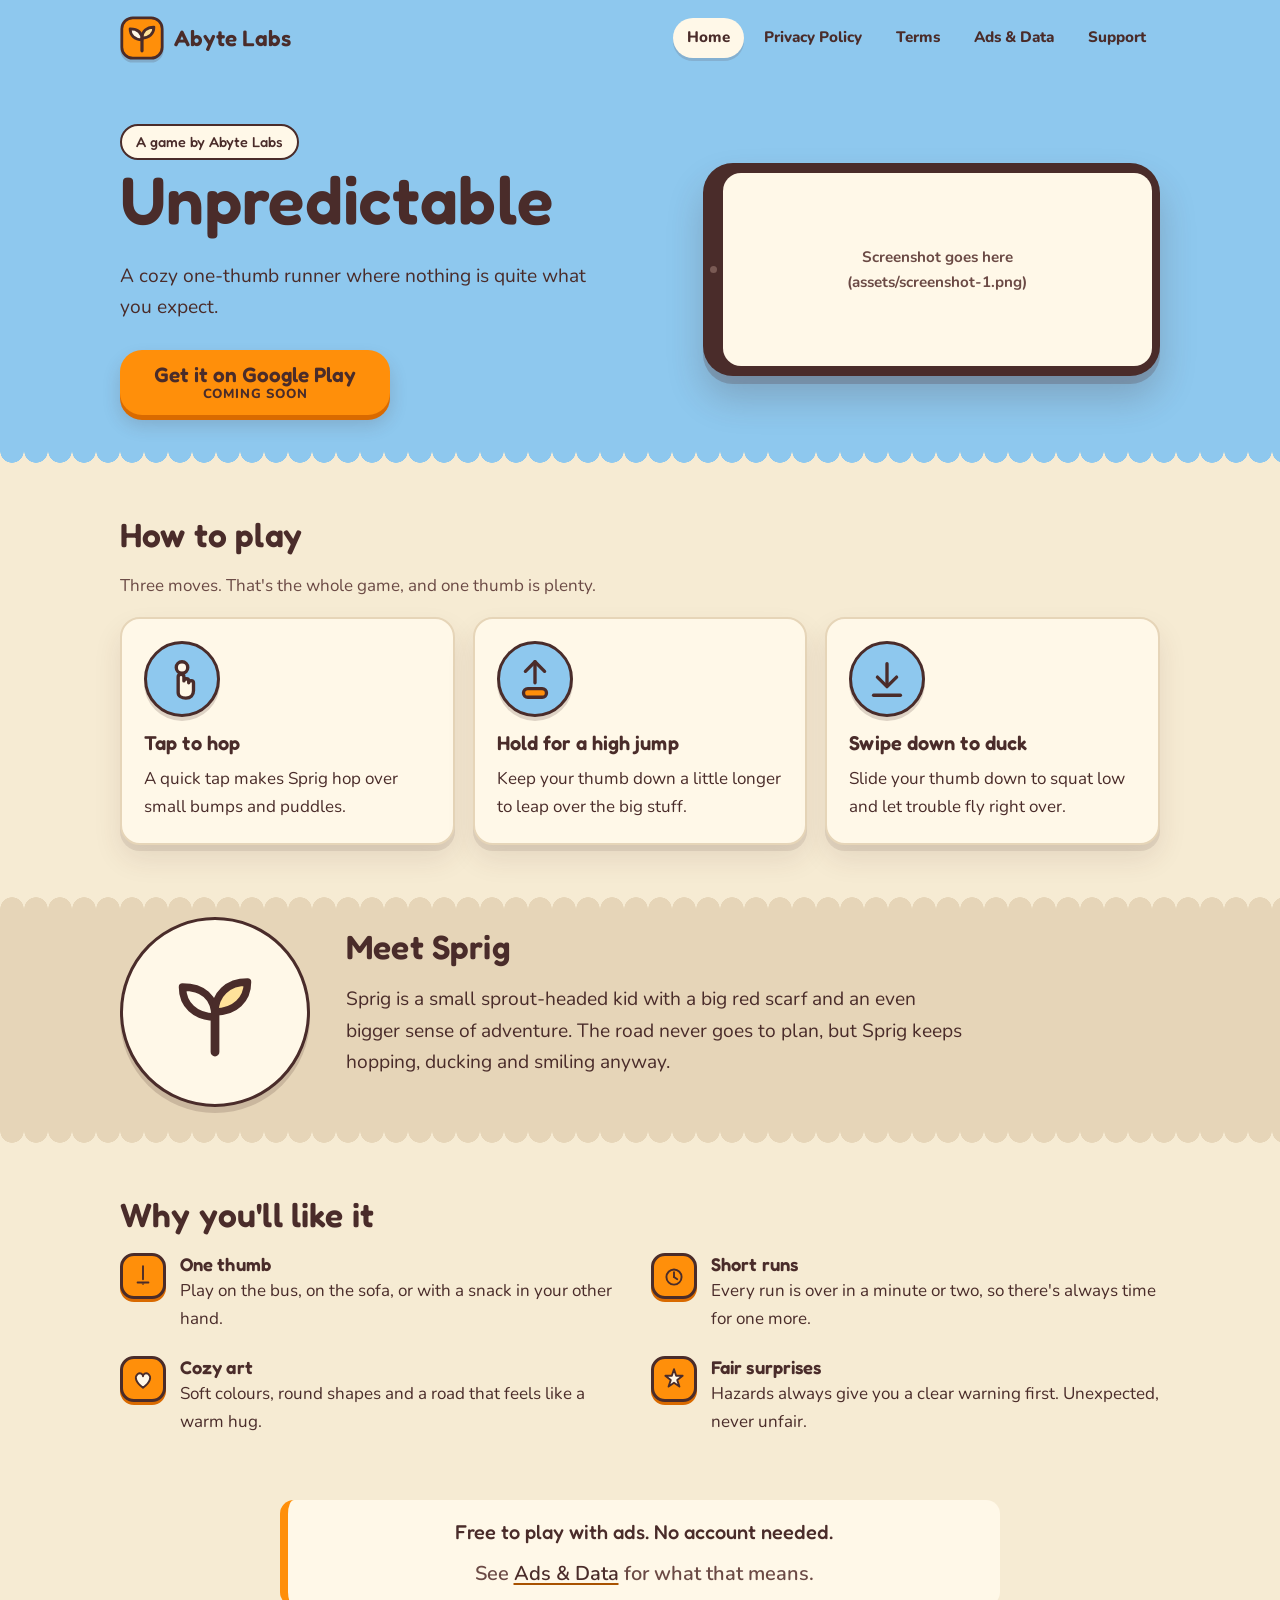
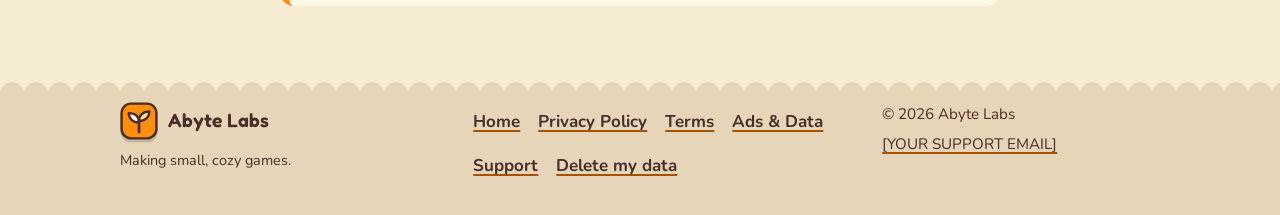
==== index.html @ 7103d013 "Initial commit" ====
<!DOCTYPE html>
<html lang="en">
<head>
  <meta charset="utf-8">
  <meta name="viewport" content="width=device-width, initial-scale=1">
  <title>Unpredictable – a cozy one-thumb runner for Android | Abyte Labs</title>
  <meta name="description" content="Unpredictable is a cozy one-thumb survival runner for Android from Abyte Labs. Help Sprig hop, jump and duck through a road full of fair surprises.">
  <meta name="theme-color" content="#8EC8EE">
  <link rel="preconnect" href="https://fonts.googleapis.com">
  <link rel="preconnect" href="https://fonts.gstatic.com" crossorigin>
  <link href="https://fonts.googleapis.com/css2?family=Fredoka:wght@400;500;600&family=Nunito:wght@400;600;700;800&display=swap" rel="stylesheet">
  <link rel="stylesheet" href="assets/style.css">
</head>
<body>
  <a class="skip-link" href="#main">Skip to main content</a>

  <header class="site-header">
    <div class="container">
      <a class="brand" href="index.html" aria-label="Abyte Labs home">
        <svg class="logo-mark" viewBox="0 0 48 48" aria-hidden="true" focusable="false">
          <rect x="2" y="2" width="44" height="44" rx="12" fill="#FF8F0A" stroke="#4A2C2A" stroke-width="3"/>
          <path d="M24 38 V25" stroke="#4A2C2A" stroke-width="3.5" stroke-linecap="round" fill="none"/>
          <path d="M24 26 C16 26 11 21 11 14 C19 14 24 18 24 26Z" fill="#FFF8E8" stroke="#4A2C2A" stroke-width="3" stroke-linejoin="round"/>
          <path d="M24 24 C24 17 29 12 37 12 C37 19 32 24 24 24Z" fill="#FFE29A" stroke="#4A2C2A" stroke-width="3" stroke-linejoin="round"/>
        </svg>
        <span>Abyte Labs</span>
      </a>
      <nav class="site-nav" aria-label="Main">
        <ul>
          <li><a href="index.html" aria-current="page">Home</a></li>
          <li><a href="privacy.html">Privacy Policy</a></li>
          <li><a href="terms.html">Terms</a></li>
          <li><a href="ads-and-data.html">Ads &amp; Data</a></li>
          <li><a href="support.html">Support</a></li>
        </ul>
      </nav>
    </div>
  </header>

  <main id="main">
    <section class="hero" aria-labelledby="hero-title">
      <div class="container">
        <div>
          <span class="badge">A game by Abyte Labs</span>
          <h1 id="hero-title">Unpredictable</h1>
          <p class="lead">A cozy one-thumb runner where nothing is quite what you expect.</p>
          <div class="btn-row hero-actions">
            <!-- When the game is live: set href to the Google Play URL and delete the "Coming soon" span. -->
            <a class="btn btn-large" href="#">
              <span>Get it on Google Play</span>
              <span class="btn-sub">Coming soon</span>
            </a>
          </div>
        </div>
        <div class="phone">
          <div class="phone-screen">
            <span class="phone-placeholder">Screenshot goes here<br>(assets/screenshot-1.png)</span>
            <img src="assets/screenshot-1.png" alt="Sprig running down a country road in Unpredictable" width="2400" height="1080" onerror="this.remove()">
          </div>
        </div>
      </div>
    </section>
    <div class="scallop-down" aria-hidden="true"></div>

    <section class="section" aria-labelledby="how-title">
      <div class="container">
        <h2 id="how-title" style="margin-top:0">How to play</h2>
        <p class="muted">Three moves. That's the whole game, and one thumb is plenty.</p>
        <div class="grid grid-3 steps">
          <div class="card"><div class="step-icon"><svg viewBox="0 0 48 48" fill="none" stroke="#4A2C2A" stroke-width="3.5" stroke-linecap="round" stroke-linejoin="round" aria-hidden="true" focusable="false"><circle cx="24" cy="12" r="6" fill="#FFF8E8"/><path d="M20 22 V38 C20 42 24 44 28 44 C33 44 36 41 36 36 V28 C36 25 31 25 31 28 V26 C31 23 26 23 26 26 V22 C26 18 20 18 20 22Z" fill="#FFF8E8"/></svg></div><h3>Tap to hop</h3><p>A quick tap makes Sprig hop over small bumps and puddles.</p></div>
          <div class="card"><div class="step-icon"><svg viewBox="0 0 48 48" fill="none" stroke="#4A2C2A" stroke-width="3.5" stroke-linecap="round" stroke-linejoin="round" aria-hidden="true" focusable="false"><path d="M24 6 V28" /><path d="M14 16 L24 6 L34 16"/><rect x="12" y="34" width="24" height="9" rx="4.5" fill="#FF8F0A"/></svg></div><h3>Hold for a high jump</h3><p>Keep your thumb down a little longer to leap over the big stuff.</p></div>
          <div class="card"><div class="step-icon"><svg viewBox="0 0 48 48" fill="none" stroke="#4A2C2A" stroke-width="3.5" stroke-linecap="round" stroke-linejoin="round" aria-hidden="true" focusable="false"><path d="M24 8 V30"/><path d="M14 22 L24 32 L34 22"/><path d="M10 41 H38"/></svg></div><h3>Swipe down to duck</h3><p>Slide your thumb down to squat low and let trouble fly right over.</p></div>
        </div>
      </div>
    </section>

    <div class="scallop-up" aria-hidden="true"></div>
    <section class="section section-sand" aria-labelledby="sprig-title" style="padding-block:8px 24px">
      <div class="container sprig-wrap">
        <div class="sprig-badge"><svg viewBox="0 0 48 48" aria-hidden="true" focusable="false"><path d="M24 40 V25" stroke="#4A2C2A" stroke-width="3.5" stroke-linecap="round" fill="none"/><path d="M24 26 C16 26 11 21 11 14 C19 14 24 18 24 26Z" fill="#FFF8E8" stroke="#4A2C2A" stroke-width="3" stroke-linejoin="round"/><path d="M24 24 C24 17 29 12 37 12 C37 19 32 24 24 24Z" fill="#FFE29A" stroke="#4A2C2A" stroke-width="3" stroke-linejoin="round"/></svg></div>
        <div>
          <h2 id="sprig-title" style="margin-top:0">Meet Sprig</h2>
          <p class="lead" style="max-width:52ch">Sprig is a small sprout-headed kid with a big red scarf and an even bigger sense of adventure. The road never goes to plan, but Sprig keeps hopping, ducking and smiling anyway.</p>
        </div>
      </div>
    </section>
    <div class="scallop-down on-sand" aria-hidden="true"></div>

    <section class="section" aria-labelledby="features-title">
      <div class="container">
        <h2 id="features-title" style="margin-top:0">Why you'll like it</h2>
        <div class="grid grid-4" style="gap:22px">
          <div class="feature"><span class="dot"><svg viewBox="0 0 48 48" fill="none" stroke="#4A2C2A" stroke-width="3.5" stroke-linecap="round" stroke-linejoin="round" aria-hidden="true" focusable="false"><path d="M24 6 V30"/><path d="M14 36 H34"/><circle cx="24" cy="38" r="0.5"/></svg></span><div><h3>One thumb</h3><p>Play on the bus, on the sofa, or with a snack in your other hand.</p></div></div>
          <div class="feature"><span class="dot"><svg viewBox="0 0 48 48" fill="none" stroke="#4A2C2A" stroke-width="3.5" stroke-linecap="round" stroke-linejoin="round" aria-hidden="true" focusable="false"><circle cx="24" cy="26" r="14"/><path d="M24 26 V17"/><path d="M24 26 L30 30"/></svg></span><div><h3>Short runs</h3><p>Every run is over in a minute or two, so there's always time for one more.</p></div></div>
          <div class="feature"><span class="dot"><svg viewBox="0 0 48 48" fill="none" stroke="#4A2C2A" stroke-width="3.5" stroke-linecap="round" stroke-linejoin="round" aria-hidden="true" focusable="false"><path d="M24 40 C10 30 8 20 14 15 C19 11 24 15 24 19 C24 15 29 11 34 15 C40 20 38 30 24 40Z" fill="#FFF8E8"/></svg></span><div><h3>Cozy art</h3><p>Soft colours, round shapes and a road that feels like a warm hug.</p></div></div>
          <div class="feature"><span class="dot"><svg viewBox="0 0 48 48" fill="none" stroke="#4A2C2A" stroke-width="3.5" stroke-linecap="round" stroke-linejoin="round" aria-hidden="true" focusable="false"><path d="M24 6 L28 18 L40 18 L30 26 L34 38 L24 31 L14 38 L18 26 L8 18 L20 18Z" fill="#FFF8E8"/></svg></span><div><h3>Fair surprises</h3><p>Hazards always give you a clear warning first. Unexpected, never unfair.</p></div></div>
        </div>
      </div>
    </section>

    <section class="section" style="padding-top:0">
      <div class="container container-narrow">
        <div class="notice note-band"><p>Free to play with ads. No account needed.</p><p class="small muted" style="font-family:var(--font-body);font-weight:600;margin-top:.4em">See <a href="ads-and-data.html">Ads &amp; Data</a> for what that means.</p></div>
      </div>
    </section>
  </main>

  <div class="scallop-up" aria-hidden="true"></div>
  <footer class="site-footer">
    <div class="container">
      <div>
        <div class="footer-brand">
          <svg class="logo-mark" viewBox="0 0 48 48" aria-hidden="true" focusable="false">
            <rect x="2" y="2" width="44" height="44" rx="12" fill="#FF8F0A" stroke="#4A2C2A" stroke-width="3"/>
            <path d="M24 38 V25" stroke="#4A2C2A" stroke-width="3.5" stroke-linecap="round" fill="none"/>
            <path d="M24 26 C16 26 11 21 11 14 C19 14 24 18 24 26Z" fill="#FFF8E8" stroke="#4A2C2A" stroke-width="3" stroke-linejoin="round"/>
            <path d="M24 24 C24 17 29 12 37 12 C37 19 32 24 24 24Z" fill="#FFE29A" stroke="#4A2C2A" stroke-width="3" stroke-linejoin="round"/>
          </svg>
          <span>Abyte Labs</span>
        </div>
        <p class="small" style="margin-top:.6em">Making small, cozy games.</p>
      </div>
      <nav class="footer-nav" aria-label="Footer">
        <ul>
          <li><a href="index.html">Home</a></li>
          <li><a href="privacy.html">Privacy Policy</a></li>
          <li><a href="terms.html">Terms</a></li>
          <li><a href="ads-and-data.html">Ads &amp; Data</a></li>
          <li><a href="support.html">Support</a></li>
          <li><a href="delete-data.html">Delete my data</a></li>
        </ul>
      </nav>
      <div class="footer-meta">
        <p>© 2026 Abyte Labs</p>
        <p><a href="mailto:[YOUR SUPPORT EMAIL]">[YOUR SUPPORT EMAIL]</a></p>
      </div>
    </div>
  </footer>
</body>
</html>
---- assets/style.css ----
/* Abyte Labs – shared stylesheet. Plain CSS, no build step.
   Fonts are loaded in each page's <head> from Google Fonts (Fredoka + Nunito). */

:root {
  --sky: #8EC8EE;
  --sky-deep: #5FA9DC;
  --cream: #F6EBD3;
  --cream-light: #FFF8E8;
  --sand: #E6D5B8;
  --sand-deep: #D2BC96;
  --brown: #4A2C2A;
  --brown-soft: #6B4A45;   /* 6.3:1 on cream, for secondary text */
  --orange: #FF8F0A;
  --orange-dark: #D96A00;
  --link-line: #A85200;     /* underline / marker colour: 4.6:1 on cream */
  --radius: 20px;
  --radius-sm: 14px;
  --shadow: 0 6px 0 rgba(74, 44, 42, .10), 0 14px 28px rgba(74, 44, 42, .10);
  --font-head: "Fredoka", "Trebuchet MS", system-ui, sans-serif;
  --font-body: "Nunito", system-ui, -apple-system, "Segoe UI", sans-serif;
  --gutter: 20px;
}

*, *::before, *::after { box-sizing: border-box; }
html { -webkit-text-size-adjust: 100%; scroll-behavior: smooth; }
@media (prefers-reduced-motion: reduce) { html { scroll-behavior: auto; } * { transition: none !important; animation: none !important; } }

body {
  margin: 0;
  background: var(--cream);
  color: var(--brown);
  font-family: var(--font-body);
  font-size: 1.0625rem;       /* 17px */
  line-height: 1.65;
  min-height: 100vh;
  display: flex;
  flex-direction: column;
}
main { flex: 1 0 auto; }
img, svg { max-width: 100%; height: auto; }

/* ---------- Type ---------- */
h1, h2, h3, h4 { font-family: var(--font-head); font-weight: 600; line-height: 1.2; margin: 0 0 .5em; letter-spacing: .005em; }
h1 { font-size: clamp(2.1rem, 8vw, 3.4rem); }
h2 { font-size: clamp(1.55rem, 5.5vw, 2.1rem); margin-top: 1.6em; }
h3 { font-size: 1.25rem; margin-top: 1.4em; }
p, ul, ol { margin: 0 0 1em; }
ul, ol { padding-left: 1.3em; }
li { margin-bottom: .35em; }
a { color: var(--brown); text-decoration-thickness: 2px; text-underline-offset: 3px; text-decoration-color: var(--link-line); }
a:hover { text-decoration-color: var(--brown); }
strong { font-weight: 800; }
.lead { font-size: 1.2rem; color: var(--brown); max-width: 40ch; }
.muted { color: var(--brown-soft); }
.small { font-size: .9rem; }

/* ---------- Focus (visible on sky, cream and sand) ---------- */
:focus-visible { outline: 3px solid var(--brown); outline-offset: 3px; border-radius: 6px; box-shadow: 0 0 0 6px var(--cream-light); }

/* ---------- Skip link ---------- */
.skip-link {
  position: absolute; left: 12px; top: -80px; z-index: 100;
  background: var(--brown); color: var(--cream-light);
  padding: 12px 18px; border-radius: 0 0 var(--radius-sm) var(--radius-sm);
  font-weight: 800; text-decoration: none;
}
.skip-link:focus { top: 0; }

/* ---------- Layout ---------- */
.container { width: 100%; max-width: 1080px; margin: 0 auto; padding-inline: var(--gutter); }
.container-narrow { max-width: 760px; }
.section { padding-block: 40px; }
.section-sky { background: var(--sky); }
.section-sand { background: var(--sand); }
.grid { display: grid; gap: 18px; }
@media (min-width: 640px) { .grid-2 { grid-template-columns: repeat(2, 1fr); } .grid-3 { grid-template-columns: repeat(3, 1fr); } }
.stack > * + * { margin-top: 1em; }

/* ---------- Header ---------- */
.site-header { background: var(--sky); position: relative; z-index: 10; }
.site-header .container { display: flex; flex-direction: column; gap: 10px; padding-block: 14px 6px; }
.brand { display: inline-flex; align-items: center; gap: 10px; text-decoration: none; color: var(--brown); font-family: var(--font-head); font-weight: 600; font-size: 1.4rem; align-self: flex-start; }
.brand:hover .logo-mark { transform: rotate(-6deg) scale(1.04); }
.logo-mark { width: 44px; height: 44px; flex: none; display: block; transition: transform .2s ease; filter: drop-shadow(0 3px 0 rgba(74,44,42,.18)); }
.site-nav ul { list-style: none; margin: 0; padding: 0; display: flex; flex-wrap: wrap; gap: 6px; }
.site-nav li { margin: 0; }
.site-nav a {
  display: inline-block; padding: 7px 14px; border-radius: 999px;
  font-weight: 800; font-size: .95rem; text-decoration: none; color: var(--brown);
  transition: background-color .15s ease;
}
.site-nav a:hover { background: rgba(255,248,232,.65); }
.site-nav a[aria-current="page"] { background: var(--cream-light); box-shadow: 0 3px 0 rgba(74,44,42,.15); }
@media (min-width: 860px) {
  .site-header .container { flex-direction: row; align-items: center; justify-content: space-between; padding-block: 16px 8px; }
}

/* ---------- Scalloped dividers ---------- */
.scallop-down, .scallop-up { display: block; height: 24px; width: 100%; }
/* sky scallops hanging down into cream (place right after a sky section) */
.scallop-down { background: radial-gradient(circle at 50% 0, var(--sky) 11.5px, transparent 12px) 0 0 / 24px 24px repeat-x; }
/* sand scallops rising into cream (place right before the footer or a sand section) */
.scallop-up { background: radial-gradient(circle at 50% 100%, var(--sand) 11.5px, transparent 12px) 0 0 / 24px 24px repeat-x; }
/* sand scallops hanging down (after a sand section) */
.scallop-down.on-sand { background: radial-gradient(circle at 50% 0, var(--sand) 11.5px, transparent 12px) 0 0 / 24px 24px repeat-x; }
/* big soft hills: a gentler divider */
.hills { display: block; height: 56px; background:
  radial-gradient(ellipse 60% 100% at 25% 100%, var(--sand) 99%, transparent 100%),
  radial-gradient(ellipse 70% 100% at 75% 100%, var(--sand) 99%, transparent 100%); }

/* ---------- Buttons (chunky, like the game's Play button) ---------- */
.btn {
  --face: var(--orange); --edge: var(--orange-dark);
  display: inline-flex; align-items: center; justify-content: center; gap: 8px;
  min-height: 52px; padding: 12px 28px;
  font-family: var(--font-head); font-weight: 600; font-size: 1.15rem; line-height: 1.1;
  color: var(--brown); text-decoration: none; text-align: center;
  background: var(--face); border: 0; border-radius: 18px; cursor: pointer;
  box-shadow: 0 5px 0 var(--edge), 0 10px 18px rgba(74,44,42,.18);
  transform: translateY(0); transition: transform .08s ease, box-shadow .08s ease;
}
.btn:hover { transform: translateY(-1px); box-shadow: 0 6px 0 var(--edge), 0 12px 20px rgba(74,44,42,.2); }
.btn:active { transform: translateY(4px); box-shadow: 0 1px 0 var(--edge), 0 3px 6px rgba(74,44,42,.2); }
.btn-secondary { --face: var(--cream-light); --edge: var(--sand-deep); border: 2px solid var(--brown); }
.btn-row { display: flex; flex-wrap: wrap; gap: 14px; }

/* ---------- Cards & callouts ---------- */
.card {
  background: var(--cream-light); border-radius: var(--radius); padding: 22px;
  box-shadow: var(--shadow); border: 2px solid var(--sand);
}
.card h3:first-child, .card h2:first-child { margin-top: 0; }
.card-sand { background: var(--sand); border-color: var(--sand-deep); }
.notice {
  background: var(--cream-light); border-left: 8px solid var(--orange);
  border-radius: var(--radius-sm); padding: 16px 18px; margin-block: 1.4em;
}
.notice > :last-child { margin-bottom: 0; }
.badge {
  display: inline-block; padding: 4px 14px; border-radius: 999px;
  background: var(--cream-light); border: 2px solid var(--brown);
  font-family: var(--font-head); font-weight: 500; font-size: .9rem;
}

/* ---------- Hero ---------- */
.hero { background: var(--sky); padding-block: 36px 24px; }
.hero .container { display: grid; gap: 24px; align-items: center; }
.hero h1 { margin-bottom: .3em; }
.hero-art {
  aspect-ratio: 4 / 3; border-radius: var(--radius); background: var(--cream-light);
  border: 3px dashed var(--sand-deep); display: grid; place-items: center;
  color: var(--brown-soft); font-weight: 700; text-align: center; padding: 16px;
}
@media (min-width: 860px) { .hero .container { grid-template-columns: 1.1fr .9fr; } .hero { padding-block: 56px 36px; } }

/* ---------- Page title band for legal/support pages ---------- */
.page-title { background: var(--sky); padding-block: 28px 8px; }
.page-title h1 { margin-bottom: .2em; }
.page-title p { margin-bottom: 0; }
.page-title .muted, .hero .muted, .section-sky .muted { color: var(--brown); } /* brown-soft is only 4.3:1 on sky */

/* ---------- Long-form (legal) text ---------- */
.prose { max-width: 68ch; }
.prose h2 { padding-top: .2em; scroll-margin-top: 16px; }
.prose h2 + p, .prose h3 + p { margin-top: 0; }
.toc { background: var(--cream-light); border: 2px solid var(--sand); border-radius: var(--radius); padding: 18px 22px; margin-block: 1.4em; }
.toc ol { margin: 0; }
.updated { display: inline-block; font-weight: 700; color: var(--brown); }

/* tables scroll inside their own box on small screens */
.table-wrap { overflow-x: auto; border-radius: var(--radius-sm); border: 2px solid var(--sand); margin-block: 1.2em; background: var(--cream-light); }
table { border-collapse: collapse; width: 100%; min-width: 480px; font-size: .97rem; }
th, td { text-align: left; padding: 12px 14px; vertical-align: top; border-bottom: 2px solid var(--sand); }
th { font-family: var(--font-head); font-weight: 600; background: var(--sand); }
tr:last-child td { border-bottom: 0; }

/* ---------- FAQ (native <details>, no JS) ---------- */
details { background: var(--cream-light); border: 2px solid var(--sand); border-radius: var(--radius-sm); padding: 0 18px; margin-bottom: 12px; }
summary { cursor: pointer; font-family: var(--font-head); font-weight: 500; font-size: 1.1rem; padding: 14px 0; list-style: none; display: flex; justify-content: space-between; gap: 12px; align-items: center; }
summary::-webkit-details-marker { display: none; }
summary::after { content: "+"; font-size: 1.6rem; line-height: 1; color: var(--link-line); }
details[open] summary::after { content: "–"; }
details[open] { padding-bottom: 6px; }

/* ---------- Footer ---------- */
.site-footer { background: var(--sand); margin-top: auto; }
.site-footer .container { padding-block: 8px 28px; display: grid; gap: 20px; }
.footer-brand { display: flex; align-items: center; gap: 10px; font-family: var(--font-head); font-weight: 600; font-size: 1.2rem; }
.footer-brand .logo-mark { width: 38px; height: 38px; }
.footer-nav ul { list-style: none; margin: 0; padding: 0; display: flex; flex-wrap: wrap; gap: 4px 18px; }
.footer-nav li { margin: 0; }
.footer-nav a { display: inline-block; padding: 6px 0; font-weight: 700; }
.footer-meta { font-size: .95rem; }
.footer-meta p { margin: 0 0 .3em; }
@media (min-width: 860px) { .site-footer .container { grid-template-columns: 1.2fr 1.4fr 1fr; align-items: start; } }

/* ---------- Print (legal pages) ---------- */
@media print {
  .site-header, .site-footer, .scallop-down, .scallop-up, .skip-link { display: none; }
  body { background: #fff; font-size: 11pt; }
}

/* ---------- Home page additions ---------- */
.btn-large { min-height: 64px; padding: 14px 34px; font-size: 1.3rem; flex-direction: column; gap: 0; border-radius: 22px; }
.btn-sub { font-family: var(--font-body); font-weight: 800; font-size: .82rem; letter-spacing: .06em; text-transform: uppercase; }
.hero-actions { margin-top: 26px; }
.hero h1 { font-size: clamp(2.4rem, 11vw, 4.2rem); }

/* Landscape phone frame (20:9, matches the game's 2400x1080 canvas) */
.phone {
  position: relative; background: var(--brown); border-radius: 30px; padding: 10px 8px 10px 20px;
  box-shadow: 0 8px 0 rgba(74,44,42,.22), 0 22px 36px rgba(74,44,42,.22);
  max-width: 560px; width: 100%; justify-self: center;
}
.phone::before { /* camera dot on the left edge */
  content: ""; position: absolute; left: 7px; top: 50%; width: 7px; height: 7px; margin-top: -3.5px;
  border-radius: 50%; background: #7a5a54;
}
.phone-screen { position: relative; aspect-ratio: 20 / 9; border-radius: 18px; overflow: hidden; background: var(--cream-light); display: grid; place-items: center; }
.phone-screen img { position: absolute; inset: 0; width: 100%; height: 100%; object-fit: cover; display: block; }
.phone-placeholder { padding: 12px; text-align: center; color: var(--brown-soft); font-weight: 700; font-size: .95rem; }

/* How to play */
.step-icon { width: 76px; height: 76px; border-radius: 50%; background: var(--sky); border: 3px solid var(--brown); display: grid; place-items: center; margin-bottom: 14px; box-shadow: 0 4px 0 rgba(74,44,42,.18); }
.step-icon svg { width: 46px; height: 46px; }
.step-num { font-family: var(--font-head); font-weight: 500; color: var(--brown-soft); font-size: .95rem; }
.steps .card h3 { margin-top: 0; }
.steps .card p { margin-bottom: 0; }

/* Meet Sprig */
.sprig-wrap { display: grid; gap: 24px; align-items: center; }
.sprig-badge { width: 150px; height: 150px; border-radius: 50%; background: var(--cream-light); border: 3px solid var(--brown); display: grid; place-items: center; box-shadow: 0 6px 0 rgba(74,44,42,.18); justify-self: start; }
.sprig-badge svg { width: 96px; height: 96px; }
@media (min-width: 640px) { .sprig-wrap { grid-template-columns: auto 1fr; gap: 36px; } .sprig-badge { width: 190px; height: 190px; } .sprig-badge svg { width: 120px; height: 120px; } }

/* Features */
.feature { display: flex; gap: 14px; align-items: flex-start; }
.feature .dot { flex: none; width: 46px; height: 46px; border-radius: 14px; background: var(--orange); border: 3px solid var(--brown); box-shadow: 0 3px 0 var(--orange-dark); display: grid; place-items: center; }
.feature .dot svg { width: 26px; height: 26px; }
.feature h3 { margin: 0 0 .15em; font-size: 1.15rem; }
.feature p { margin: 0; }
@media (min-width: 640px) { .grid-4 { grid-template-columns: repeat(2, 1fr); } }
.note-band { text-align: center; }
.note-band p { margin: 0; font-family: var(--font-head); font-weight: 500; font-size: 1.25rem; }

/* ---------- Data table: real table on wide screens, stacked cards on phones ---------- */
.data-table th[scope="row"] { font-family: var(--font-body); font-weight: 800; background: transparent; }
.data-table .yes { font-weight: 800; }
@media (max-width: 719px) {
  .table-wrap.stack-table { border: 0; background: transparent; overflow: visible; }
  .data-table { min-width: 0; display: block; }
  .data-table thead { position: absolute; width: 1px; height: 1px; overflow: hidden; clip: rect(0 0 0 0); }
  .data-table tbody { display: grid; gap: 14px; }
  .data-table tr { display: block; background: var(--cream-light); border: 2px solid var(--sand); border-radius: var(--radius); padding: 6px 16px 10px; box-shadow: var(--shadow); }
  .data-table tr:last-child td { border-bottom: 0; }
  .data-table th[scope="row"], .data-table td { display: block; padding: 8px 0; border-bottom: 2px solid var(--sand); }
  .data-table th[scope="row"] { font-family: var(--font-head); font-weight: 600; font-size: 1.15rem; border-bottom: 2px solid var(--sand); }
  .data-table td::before { content: attr(data-label); display: block; font-size: .78rem; font-weight: 800; letter-spacing: .06em; text-transform: uppercase; color: var(--brown-soft); }
}
@media (min-width: 720px) { .container-wide { max-width: 980px; } }

/* ---------- Numbered step cards (delete-data) ---------- */
.step-list { list-style: none; counter-reset: step; padding: 0; margin: 0; display: grid; gap: 18px; }
.step-list > li { counter-increment: step; margin: 0; position: relative; padding-left: 78px; min-height: 96px; }
.step-list > li::before {
  content: counter(step); position: absolute; left: 20px; top: 20px; width: 42px; height: 42px; border-radius: 50%;
  background: var(--orange); border: 3px solid var(--brown); box-shadow: 0 3px 0 var(--orange-dark);
  font-family: var(--font-head); font-weight: 600; font-size: 1.2rem; display: grid; place-items: center;
}
.step-list h2 { font-size: 1.25rem; margin: 0 0 .3em; }
.step-list p:last-child { margin-bottom: 0; }
.path { display: inline; -webkit-box-decoration-break: clone; box-decoration-break: clone; background: var(--sand); border-radius: 8px; padding: 1px 8px; font-weight: 800; font-size: .95rem; }
@media (max-width: 420px) { .step-list > li { padding-left: 20px; padding-top: 74px; } .step-list > li::before { left: 20px; top: 18px; } }

/* ---------- 404 ---------- */
.lost { text-align: center; padding-block: 36px 56px; }
.lost svg { width: min(260px, 70%); height: auto; margin: 0 auto 8px; display: block; }
.lost .lead { margin-inline: auto; }
.lost .btn-row { justify-content: center; margin-top: 22px; }
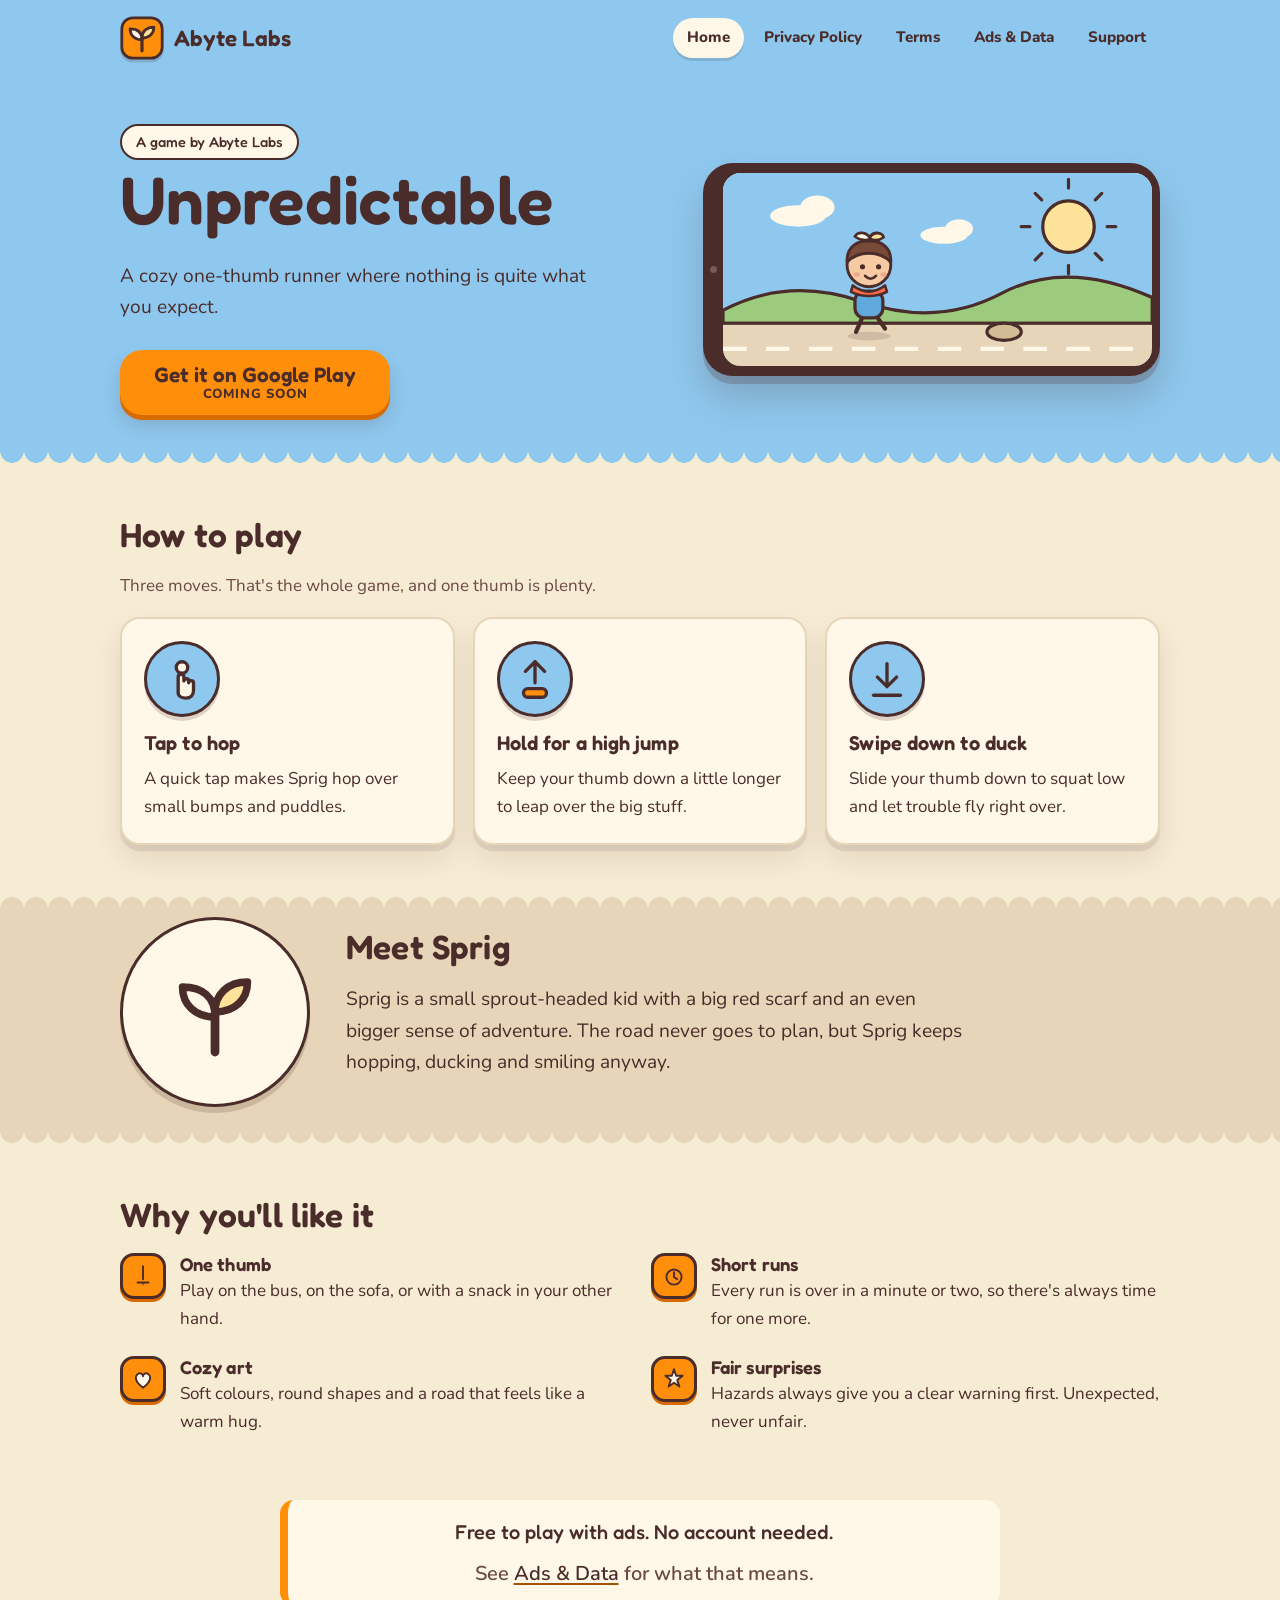
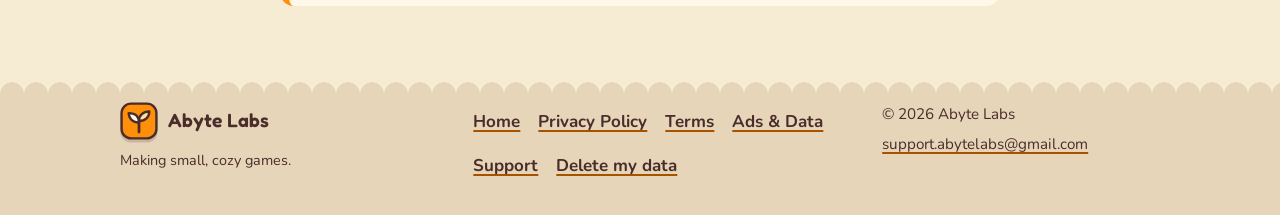
==== commit ff77a3ac: "chore: update static placeholder text" ====
--- a/index.html
+++ b/index.html
@@ -5,6 +5,7 @@
   <meta name="viewport" content="width=device-width, initial-scale=1">
   <title>Unpredictable – a cozy one-thumb runner for Android | Abyte Labs</title>
   <meta name="description" content="Unpredictable is a cozy one-thumb survival runner for Android from Abyte Labs. Help Sprig hop, jump and duck through a road full of fair surprises.">
+  <meta name="robots" content="index,follow">
   <meta name="theme-color" content="#8EC8EE">
   <link rel="preconnect" href="https://fonts.googleapis.com">
   <link rel="preconnect" href="https://fonts.gstatic.com" crossorigin>
@@ -54,8 +55,30 @@
         </div>
         <div class="phone">
           <div class="phone-screen">
-            <span class="phone-placeholder">Screenshot goes here<br>(assets/screenshot-1.png)</span>
-            <img src="assets/screenshot-1.png" alt="Sprig running down a country road in Unpredictable" width="2400" height="1080" onerror="this.remove()">
+            <svg viewBox="0 0 400 180" preserveAspectRatio="xMidYMid slice" role="img" aria-label="Sprig running down a sunny country road in Unpredictable">
+              <rect width="400" height="180" fill="#8EC8EE"/>
+              <g stroke="#4A2C2A" stroke-width="3" stroke-linecap="round"><path d="M322 14 V6"/><path d="M322 86 V94"/><path d="M286 50 H278"/><path d="M358 50 H366"/><path d="M297 25 L291 19"/><path d="M347 25 L353 19"/><path d="M297 75 L291 81"/><path d="M347 75 L353 81"/></g>
+              <circle cx="322" cy="50" r="24" fill="#FFE29A" stroke="#4A2C2A" stroke-width="3"/>
+              <g fill="#FFF8E8"><ellipse cx="70" cy="40" rx="26" ry="10"/><ellipse cx="88" cy="32" rx="16" ry="11"/><ellipse cx="206" cy="58" rx="22" ry="8"/><ellipse cx="220" cy="52" rx="13" ry="9"/></g>
+              <path d="M0 128 Q60 96 130 120 T260 112 T400 116 V180 H0Z" fill="#9CCB7E" stroke="#4A2C2A" stroke-width="3" stroke-linejoin="round"/>
+              <rect x="-4" y="140" width="408" height="44" fill="#E6D5B8" stroke="#4A2C2A" stroke-width="3"/>
+              <path d="M0 164 H400" stroke="#FFF8E8" stroke-width="4" stroke-dasharray="22 18"/>
+              <ellipse cx="262" cy="148" rx="16" ry="8" fill="#D2BC96" stroke="#4A2C2A" stroke-width="3"/>
+              <ellipse cx="136" cy="152" rx="20" ry="4" fill="#4A2C2A" opacity=".15"/>
+              <g stroke="#4A2C2A" stroke-width="4" stroke-linecap="round" fill="none"><path d="M131 132 L124 148"/><path d="M142 132 L151 145"/></g>
+              <rect x="123" y="110" width="26" height="25" rx="9" fill="#5FA9DC" stroke="#4A2C2A" stroke-width="3"/>
+              <g transform="translate(100 52) scale(.3)">
+                <path d="M120 40 C120 20 134 10 150 14" stroke="#4A2C2A" stroke-width="9" stroke-linecap="round" fill="none"/>
+                <path d="M124 30 C112 8 86 8 76 24 C92 36 114 38 124 30Z" fill="#FFF8E8" stroke="#4A2C2A" stroke-width="8" stroke-linejoin="round"/>
+                <path d="M122 28 C134 8 160 10 166 26 C150 38 132 38 122 28Z" fill="#FFE29A" stroke="#4A2C2A" stroke-width="8" stroke-linejoin="round"/>
+                <path d="M70 176 Q120 214 170 176 L176 196 Q120 222 64 196Z" fill="#FF6B4A" stroke="#4A2C2A" stroke-width="8" stroke-linejoin="round"/>
+                <circle cx="120" cy="112" r="68" fill="#F6CBA3" stroke="#4A2C2A" stroke-width="9"/>
+                <path d="M52 104 C50 56 84 36 120 38 C156 36 190 56 188 104 C170 84 150 76 120 76 C90 76 70 84 52 104Z" fill="#7A4A38" stroke="#4A2C2A" stroke-width="9" stroke-linejoin="round"/>
+                <circle cx="100" cy="118" r="8" fill="#4A2C2A"/><circle cx="150" cy="118" r="8" fill="#4A2C2A"/>
+                <ellipse cx="82" cy="142" rx="10" ry="7" fill="#E8A090" opacity=".8"/><ellipse cx="166" cy="142" rx="10" ry="7" fill="#E8A090" opacity=".8"/>
+                <path d="M108 146 Q125 164 142 146" stroke="#4A2C2A" stroke-width="8" fill="none" stroke-linecap="round"/>
+              </g>
+            </svg>
           </div>
         </div>
       </div>
@@ -132,7 +155,7 @@
       </nav>
       <div class="footer-meta">
         <p>© 2026 Abyte Labs</p>
-        <p><a href="mailto:[YOUR SUPPORT EMAIL]">[YOUR SUPPORT EMAIL]</a></p>
+        <p><a href="mailto:support.abytelabs@gmail.com">support.abytelabs@gmail.com</a></p>
       </div>
     </div>
   </footer>
--- a/assets/style.css
+++ b/assets/style.css
@@ -35,6 +35,7 @@
   min-height: 100vh;
   display: flex;
   flex-direction: column;
+  overflow-wrap: break-word;
 }
 main { flex: 1 0 auto; }
 img, svg { max-width: 100%; height: auto; }
@@ -217,8 +218,7 @@
   border-radius: 50%; background: #7a5a54;
 }
 .phone-screen { position: relative; aspect-ratio: 20 / 9; border-radius: 18px; overflow: hidden; background: var(--cream-light); display: grid; place-items: center; }
-.phone-screen img { position: absolute; inset: 0; width: 100%; height: 100%; object-fit: cover; display: block; }
-.phone-placeholder { padding: 12px; text-align: center; color: var(--brown-soft); font-weight: 700; font-size: .95rem; }
+.phone-screen img, .phone-screen svg { position: absolute; inset: 0; width: 100%; height: 100%; object-fit: cover; display: block; }
 
 /* How to play */
 .step-icon { width: 76px; height: 76px; border-radius: 50%; background: var(--sky); border: 3px solid var(--brown); display: grid; place-items: center; margin-bottom: 14px; box-shadow: 0 4px 0 rgba(74,44,42,.18); }
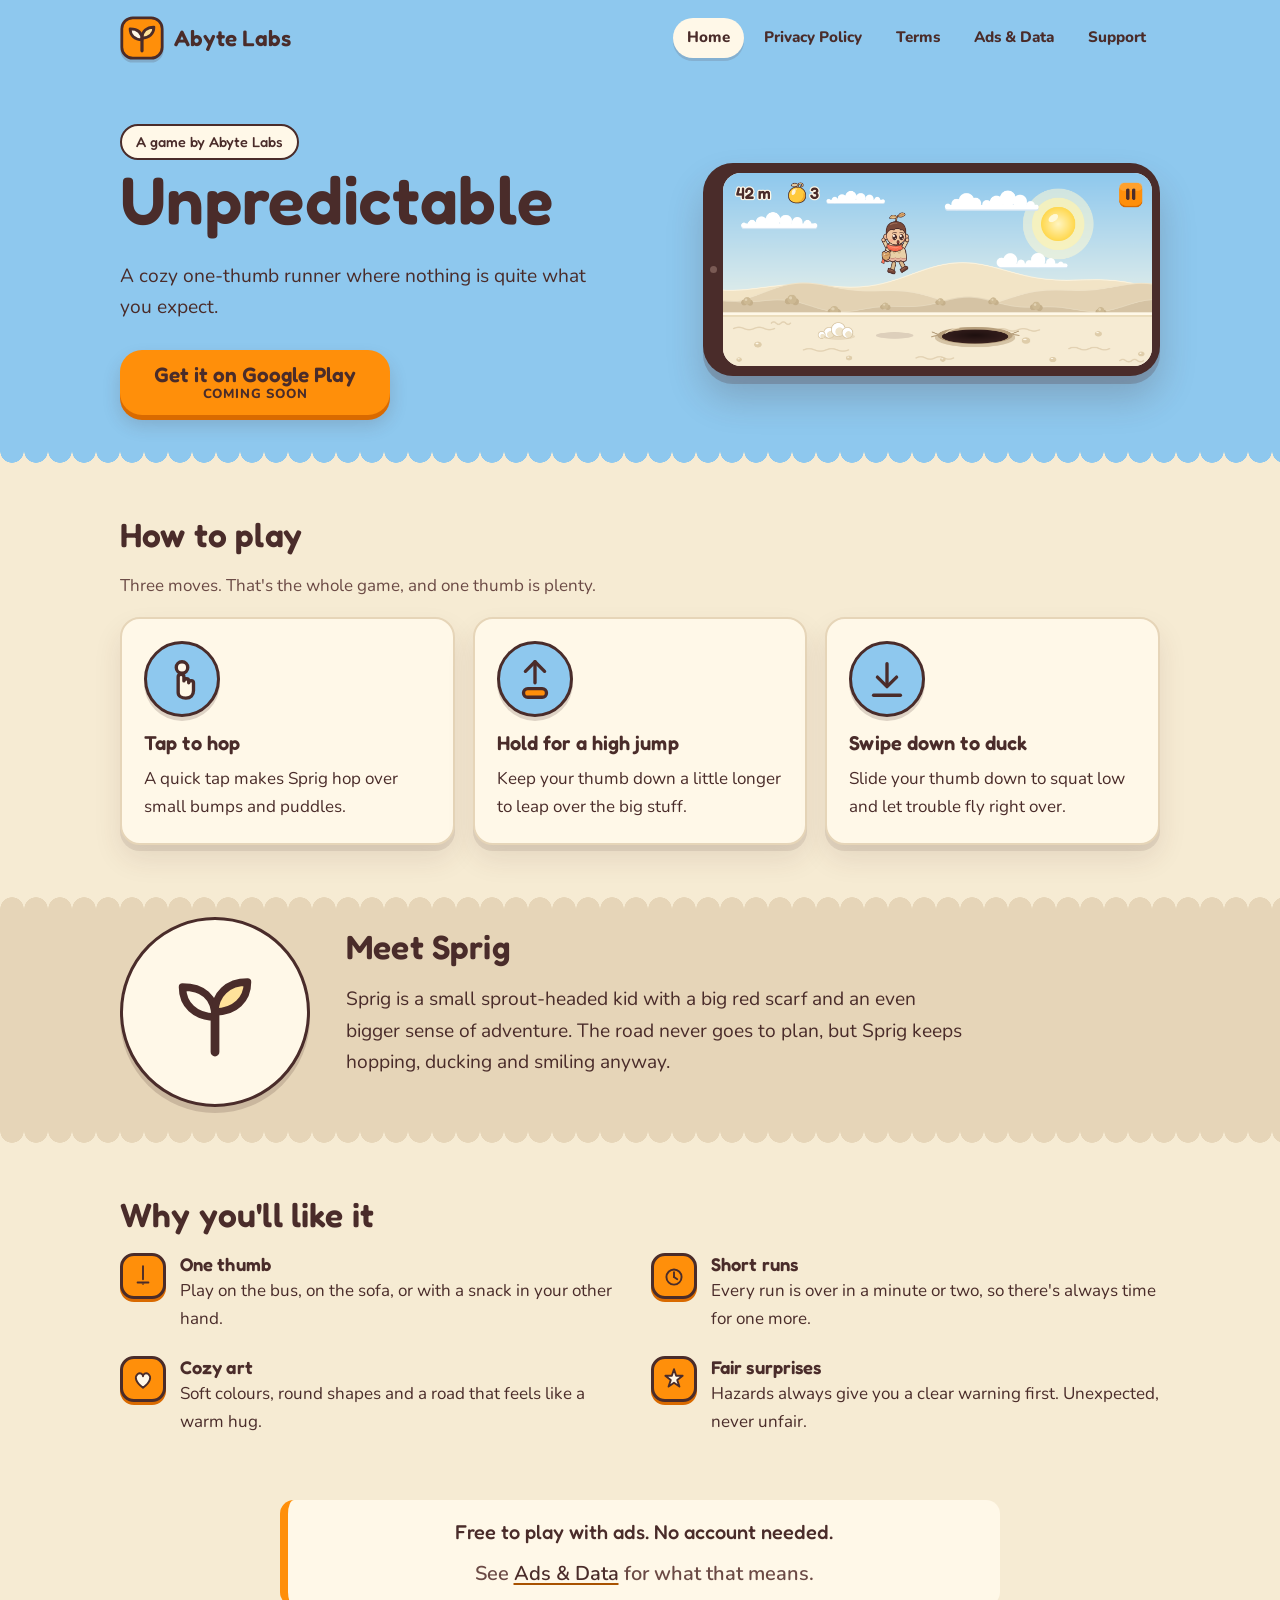
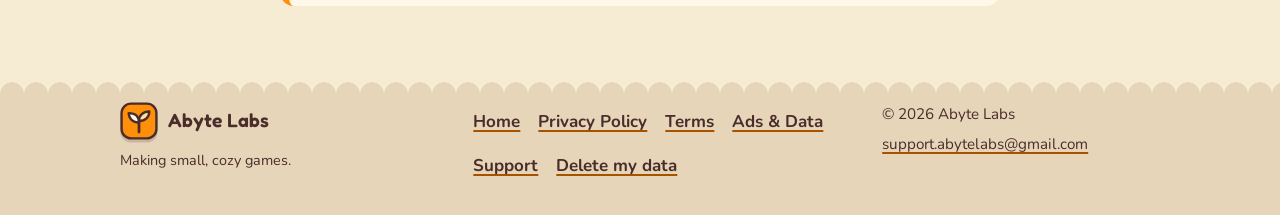
==== commit eec7a287: "chore: update screenshot image" ====
--- a/index.html
+++ b/index.html
@@ -55,30 +55,7 @@
         </div>
         <div class="phone">
           <div class="phone-screen">
-            <svg viewBox="0 0 400 180" preserveAspectRatio="xMidYMid slice" role="img" aria-label="Sprig running down a sunny country road in Unpredictable">
-              <rect width="400" height="180" fill="#8EC8EE"/>
-              <g stroke="#4A2C2A" stroke-width="3" stroke-linecap="round"><path d="M322 14 V6"/><path d="M322 86 V94"/><path d="M286 50 H278"/><path d="M358 50 H366"/><path d="M297 25 L291 19"/><path d="M347 25 L353 19"/><path d="M297 75 L291 81"/><path d="M347 75 L353 81"/></g>
-              <circle cx="322" cy="50" r="24" fill="#FFE29A" stroke="#4A2C2A" stroke-width="3"/>
-              <g fill="#FFF8E8"><ellipse cx="70" cy="40" rx="26" ry="10"/><ellipse cx="88" cy="32" rx="16" ry="11"/><ellipse cx="206" cy="58" rx="22" ry="8"/><ellipse cx="220" cy="52" rx="13" ry="9"/></g>
-              <path d="M0 128 Q60 96 130 120 T260 112 T400 116 V180 H0Z" fill="#9CCB7E" stroke="#4A2C2A" stroke-width="3" stroke-linejoin="round"/>
-              <rect x="-4" y="140" width="408" height="44" fill="#E6D5B8" stroke="#4A2C2A" stroke-width="3"/>
-              <path d="M0 164 H400" stroke="#FFF8E8" stroke-width="4" stroke-dasharray="22 18"/>
-              <ellipse cx="262" cy="148" rx="16" ry="8" fill="#D2BC96" stroke="#4A2C2A" stroke-width="3"/>
-              <ellipse cx="136" cy="152" rx="20" ry="4" fill="#4A2C2A" opacity=".15"/>
-              <g stroke="#4A2C2A" stroke-width="4" stroke-linecap="round" fill="none"><path d="M131 132 L124 148"/><path d="M142 132 L151 145"/></g>
-              <rect x="123" y="110" width="26" height="25" rx="9" fill="#5FA9DC" stroke="#4A2C2A" stroke-width="3"/>
-              <g transform="translate(100 52) scale(.3)">
-                <path d="M120 40 C120 20 134 10 150 14" stroke="#4A2C2A" stroke-width="9" stroke-linecap="round" fill="none"/>
-                <path d="M124 30 C112 8 86 8 76 24 C92 36 114 38 124 30Z" fill="#FFF8E8" stroke="#4A2C2A" stroke-width="8" stroke-linejoin="round"/>
-                <path d="M122 28 C134 8 160 10 166 26 C150 38 132 38 122 28Z" fill="#FFE29A" stroke="#4A2C2A" stroke-width="8" stroke-linejoin="round"/>
-                <path d="M70 176 Q120 214 170 176 L176 196 Q120 222 64 196Z" fill="#FF6B4A" stroke="#4A2C2A" stroke-width="8" stroke-linejoin="round"/>
-                <circle cx="120" cy="112" r="68" fill="#F6CBA3" stroke="#4A2C2A" stroke-width="9"/>
-                <path d="M52 104 C50 56 84 36 120 38 C156 36 190 56 188 104 C170 84 150 76 120 76 C90 76 70 84 52 104Z" fill="#7A4A38" stroke="#4A2C2A" stroke-width="9" stroke-linejoin="round"/>
-                <circle cx="100" cy="118" r="8" fill="#4A2C2A"/><circle cx="150" cy="118" r="8" fill="#4A2C2A"/>
-                <ellipse cx="82" cy="142" rx="10" ry="7" fill="#E8A090" opacity=".8"/><ellipse cx="166" cy="142" rx="10" ry="7" fill="#E8A090" opacity=".8"/>
-                <path d="M108 146 Q125 164 142 146" stroke="#4A2C2A" stroke-width="8" fill="none" stroke-linecap="round"/>
-              </g>
-            </svg>
+            <img src="assets/screenshot-1-flat.png" alt="Sprig jumping over a hole on a sunny desert road in Unpredictable, with the distance (42 m) and seed count (3) at the top" width="1600" height="720">
           </div>
         </div>
       </div>
--- a/assets/style.css
+++ b/assets/style.css
@@ -218,7 +218,7 @@
   border-radius: 50%; background: #7a5a54;
 }
 .phone-screen { position: relative; aspect-ratio: 20 / 9; border-radius: 18px; overflow: hidden; background: var(--cream-light); display: grid; place-items: center; }
-.phone-screen img, .phone-screen svg { position: absolute; inset: 0; width: 100%; height: 100%; object-fit: cover; display: block; }
+.phone-screen img { position: absolute; inset: 0; width: 100%; height: 100%; object-fit: cover; display: block; }
 
 /* How to play */
 .step-icon { width: 76px; height: 76px; border-radius: 50%; background: var(--sky); border: 3px solid var(--brown); display: grid; place-items: center; margin-bottom: 14px; box-shadow: 0 4px 0 rgba(74,44,42,.18); }
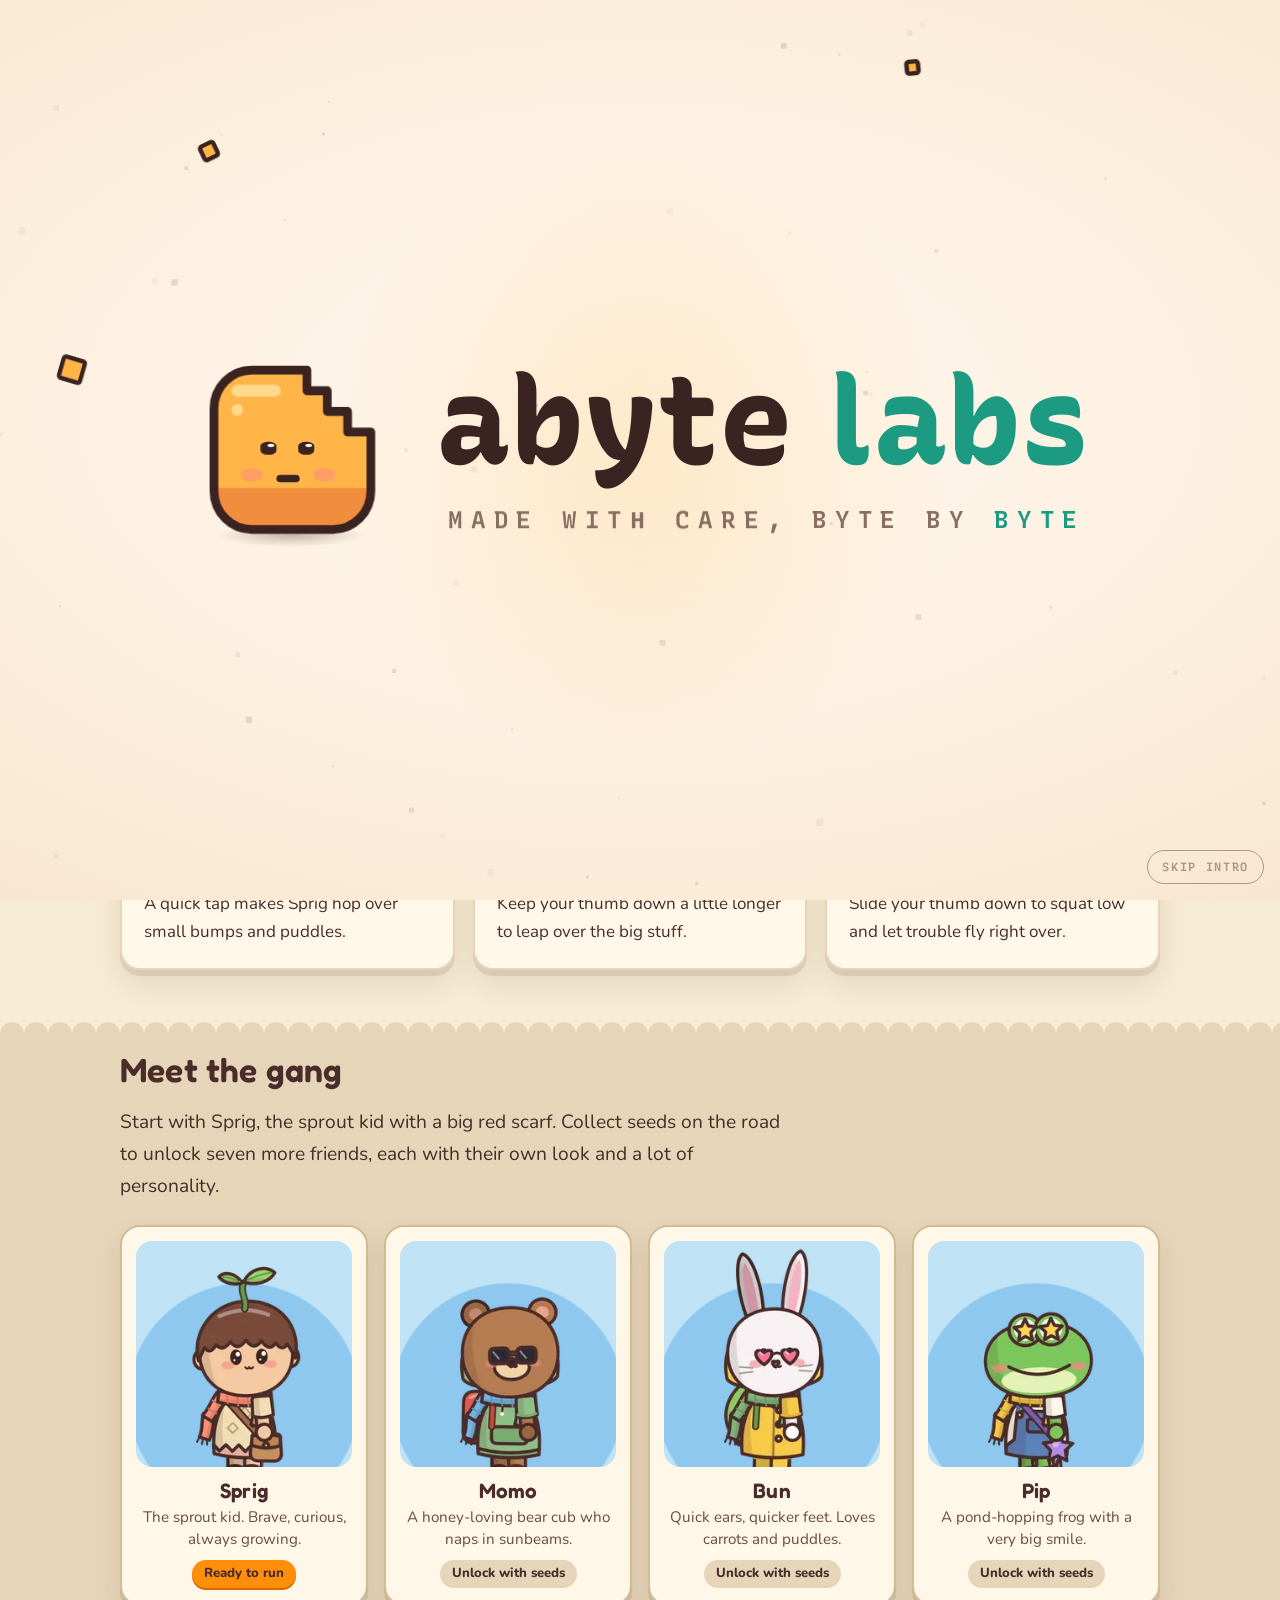
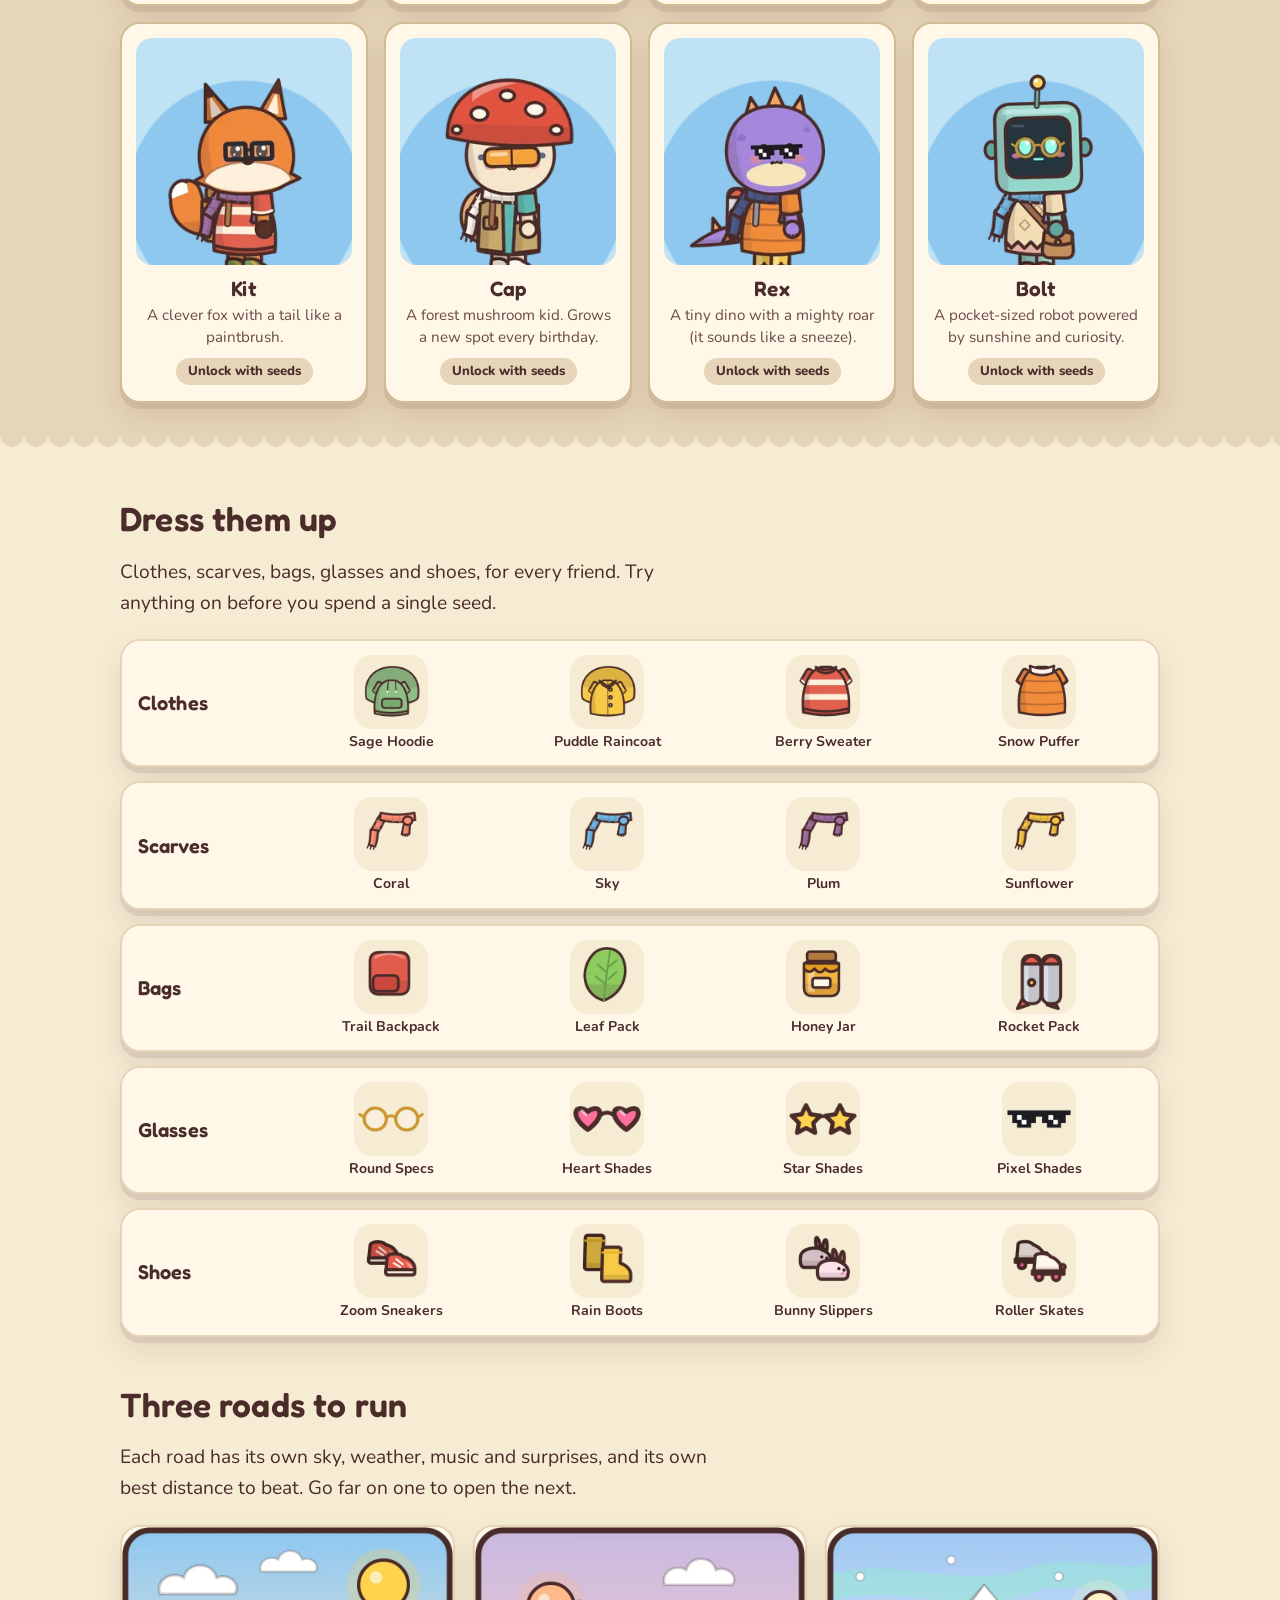
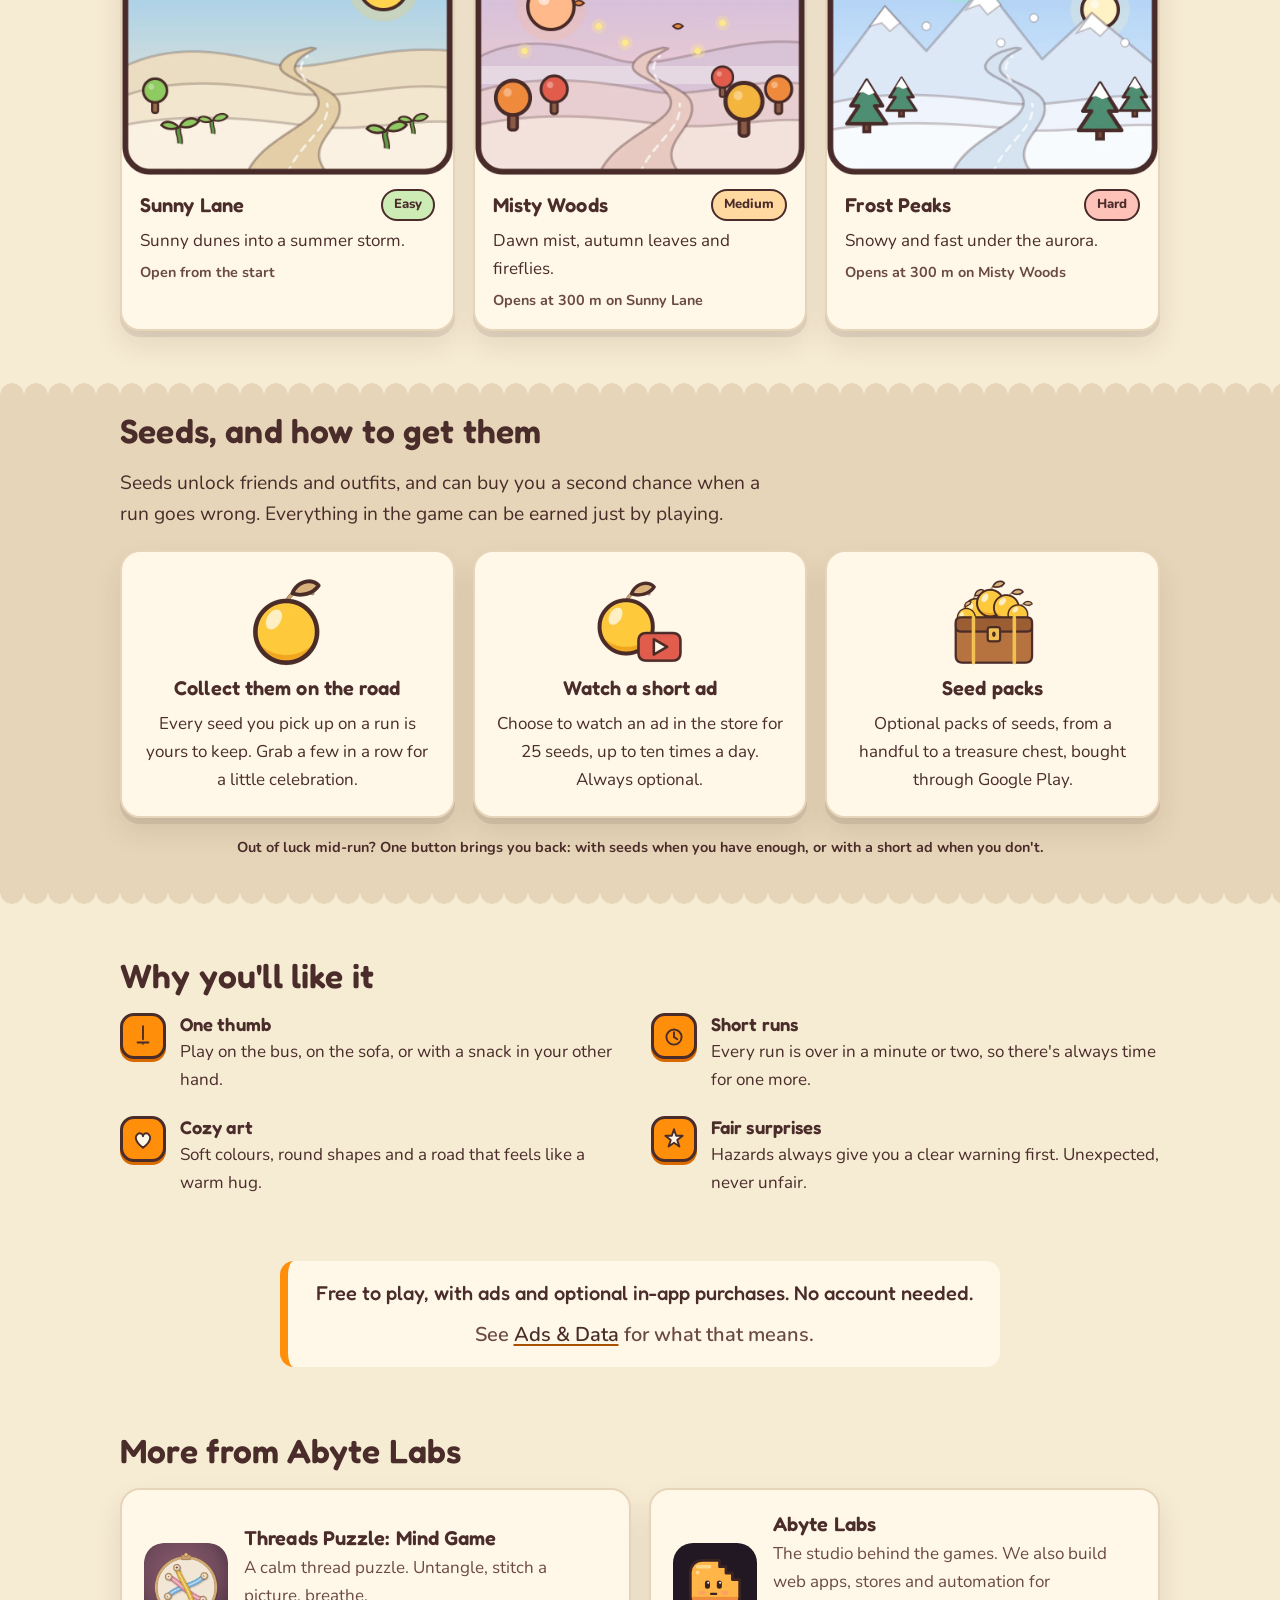
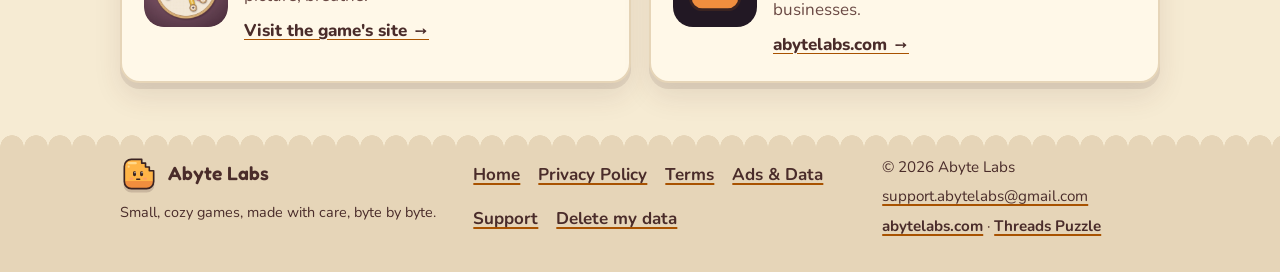
==== commit 50eef524: "style: update website" ====
--- a/index.html
+++ b/index.html
@@ -3,14 +3,38 @@
 <head>
   <meta charset="utf-8">
   <meta name="viewport" content="width=device-width, initial-scale=1">
-  <title>Unpredictable – a cozy one-thumb runner for Android | Abyte Labs</title>
-  <meta name="description" content="Unpredictable is a cozy one-thumb survival runner for Android from Abyte Labs. Help Sprig hop, jump and duck through a road full of fair surprises.">
-  <meta name="robots" content="index,follow">
+  <title>Unpredictable: Cozy Runner, a one-thumb Android game</title>
+  <meta name="description" content="Unpredictable is a cozy one-thumb runner for Android from Abyte Labs. Play as eight friends, dress them up and run three roads full of fair surprises.">
+  <meta name="robots" content="index, follow, max-image-preview:large, max-snippet:-1, max-video-preview:-1">
+  <link rel="canonical" href="https://unpredictable.abytelabs.com/">
+  <meta name="author" content="Abyte Labs">
+  <meta property="og:type" content="website">
+  <meta property="og:site_name" content="Unpredictable: Cozy Runner">
+  <meta property="og:locale" content="en_US">
+  <meta property="og:title" content="Unpredictable: Cozy Runner, a one-thumb Android game">
+  <meta property="og:description" content="Unpredictable is a cozy one-thumb runner for Android from Abyte Labs. Play as eight friends, dress them up and run three roads full of fair surprises.">
+  <meta property="og:url" content="https://unpredictable.abytelabs.com/">
+  <meta property="og:image" content="https://unpredictable.abytelabs.com/assets/img/og.png">
+  <meta property="og:image:type" content="image/png">
+  <meta property="og:image:width" content="1200">
+  <meta property="og:image:height" content="630">
+  <meta property="og:image:alt" content="Unpredictable: Cozy Runner. Sprig and four friends standing on a sunny desert road, with the line: a one-thumb runner for Android.">
+  <meta name="twitter:card" content="summary_large_image">
+  <meta name="twitter:title" content="Unpredictable: Cozy Runner, a one-thumb Android game">
+  <meta name="twitter:description" content="Unpredictable is a cozy one-thumb runner for Android from Abyte Labs. Play as eight friends, dress them up and run three roads full of fair surprises.">
+  <meta name="twitter:image" content="https://unpredictable.abytelabs.com/assets/img/og.png">
+  <meta name="twitter:image:alt" content="Unpredictable: Cozy Runner. Sprig and four friends standing on a sunny desert road, with the line: a one-thumb runner for Android.">
+  <script type="application/ld+json">{"@context": "https://schema.org", "@graph": [{"@type": "Organization", "@id": "https://abytelabs.com/#org", "name": "Abyte Labs", "url": "https://abytelabs.com/", "logo": "https://abytelabs.com/icon-512.png"}, {"@type": "WebSite", "@id": "https://unpredictable.abytelabs.com/#site", "url": "https://unpredictable.abytelabs.com/", "name": "Unpredictable", "inLanguage": "en", "publisher": {"@id": "https://abytelabs.com/#org"}}, {"@type": ["VideoGame", "MobileApplication"], "@id": "https://unpredictable.abytelabs.com/#game", "name": "Unpredictable: Cozy Runner", "alternateName": "Unpredictable", "description": "A cozy one-thumb runner for Android. Play as eight friends, dress them up and run three roads full of fair surprises.", "url": "https://unpredictable.abytelabs.com/", "image": "https://unpredictable.abytelabs.com/assets/img/og.png", "screenshot": "https://unpredictable.abytelabs.com/assets/screenshot-1-flat.png", "applicationCategory": "GameApplication", "applicationSubCategory": "Casual", "genre": ["Runner", "Casual", "Arcade"], "operatingSystem": "Android", "gamePlatform": "Android", "playMode": "SinglePlayer", "inLanguage": "en", "isAccessibleForFree": true, "offers": {"@type": "Offer", "price": "0", "priceCurrency": "USD"}, "author": {"@id": "https://abytelabs.com/#org"}, "publisher": {"@id": "https://abytelabs.com/#org"}}]}</script>
   <meta name="theme-color" content="#8EC8EE">
-  <link rel="preconnect" href="https://fonts.googleapis.com">
-  <link rel="preconnect" href="https://fonts.gstatic.com" crossorigin>
-  <link href="https://fonts.googleapis.com/css2?family=Fredoka:wght@400;500;600&family=Nunito:wght@400;600;700;800&display=swap" rel="stylesheet">
-  <link rel="stylesheet" href="assets/style.css">
+  <link rel="icon" href="favicon.ico" sizes="32x32">
+  <link rel="icon" href="favicon-32.png" type="image/png" sizes="32x32">
+  <link rel="apple-touch-icon" href="apple-touch-icon.png">
+  <link rel="manifest" href="site.webmanifest">
+  <link rel="preload" href="assets/fonts/fredoka-latin-600-normal.woff2" as="font" type="font/woff2" crossorigin>
+  <link rel="preload" href="assets/fonts/nunito-latin-400-normal.woff2" as="font" type="font/woff2" crossorigin>
+  <link rel="stylesheet" href="assets/style.css?v=20261107-2">
+  <script>try{if(!sessionStorage.getItem("abyte-intro-up")&&!matchMedia("(prefers-reduced-motion: reduce)").matches&&!/bot|crawl|spider|slurp|preview|facebookexternalhit|embedly/i.test(navigator.userAgent)){document.documentElement.classList.add("ab-intro-pending");setTimeout(function(){document.documentElement.classList.remove("ab-intro-pending")},6000);addEventListener("load",function(){if(!window.AbyteIntro)document.documentElement.classList.remove("ab-intro-pending")})}}catch(e){}</script>
+
 </head>
 <body>
   <a class="skip-link" href="#main">Skip to main content</a>
@@ -18,12 +42,7 @@
   <header class="site-header">
     <div class="container">
       <a class="brand" href="index.html" aria-label="Abyte Labs home">
-        <svg class="logo-mark" viewBox="0 0 48 48" aria-hidden="true" focusable="false">
-          <rect x="2" y="2" width="44" height="44" rx="12" fill="#FF8F0A" stroke="#4A2C2A" stroke-width="3"/>
-          <path d="M24 38 V25" stroke="#4A2C2A" stroke-width="3.5" stroke-linecap="round" fill="none"/>
-          <path d="M24 26 C16 26 11 21 11 14 C19 14 24 18 24 26Z" fill="#FFF8E8" stroke="#4A2C2A" stroke-width="3" stroke-linejoin="round"/>
-          <path d="M24 24 C24 17 29 12 37 12 C37 19 32 24 24 24Z" fill="#FFE29A" stroke="#4A2C2A" stroke-width="3" stroke-linejoin="round"/>
-        </svg>
+        <svg class="logo-mark" viewBox="-10 -10 140 140" aria-hidden="true" focusable="false" overflow="visible"><defs><clipPath id="bmU1"><path d="M32 6H70V20H84V34H98V48H114V88A26 26 0 0 1 88 114H32A26 26 0 0 1 6 88V32A26 26 0 0 1 32 6Z"/></clipPath></defs><path d="M32 6H70V20H84V34H98V48H114V88A26 26 0 0 1 88 114H32A26 26 0 0 1 6 88V32A26 26 0 0 1 32 6Z" fill="#FFB547"/><g clip-path="url(#bmU1)"><rect x="-10" y="86" width="140" height="44" fill="#F08E3E"/></g><rect x="18" y="16" width="34" height="8" rx="4" fill="#FFD98C"/><rect x="18" y="29" width="8" height="8" rx="4" fill="#FFD98C"/><path d="M32 6H70V20H84V34H98V48H114V88A26 26 0 0 1 88 114H32A26 26 0 0 1 6 88V32A26 26 0 0 1 32 6Z" fill="none" stroke="#3A2321" stroke-width="6" stroke-linejoin="round"/><g class="ab-blush"><ellipse cx="32" cy="77" rx="7.5" ry="4.5" fill="#FF8A80" opacity=".55"/><ellipse cx="82" cy="77" rx="7.5" ry="4.5" fill="#FF8A80" opacity=".55"/></g><g class="ab-eyes"><rect x="38" y="50" width="11" height="18" rx="5.5" fill="#3A2321"/><rect x="64" y="50" width="11" height="18" rx="5.5" fill="#3A2321"/><circle cx="45.2" cy="55" r="2.3" fill="#FFF8EE"/><circle cx="71.2" cy="55" r="2.3" fill="#FFF8EE"/></g><rect class="ab-mouth" x="49" y="77" width="16" height="5" rx="2.5" fill="#3A2321"/></svg>
         <span>Abyte Labs</span>
       </a>
       <nav class="site-nav" aria-label="Main">
@@ -42,9 +61,10 @@
     <section class="hero" aria-labelledby="hero-title">
       <div class="container">
         <div>
-          <span class="badge">A game by Abyte Labs</span>
+          <a class="badge badge-link" href="https://abytelabs.com" target="_blank" rel="noopener">A game by Abyte Labs</a>
           <h1 id="hero-title">Unpredictable</h1>
-          <p class="lead">A cozy one-thumb runner where nothing is quite what you expect.</p>
+          <p class="lead">A cozy one-thumb runner where nothing is quite what you expect. Eight friends, three roads, and one very busy thumb.</p>
+          <ul class="hero-chips" aria-label="At a glance"><li>8 friends to play</li><li>3 roads</li><li>A wardrobe to dress up</li></ul>
           <div class="btn-row hero-actions">
             <!-- When the game is live: set href to the Google Play URL and delete the "Coming soon" span. -->
             <a class="btn btn-large" href="#">
@@ -52,11 +72,15 @@
               <span class="btn-sub">Coming soon</span>
             </a>
           </div>
-        </div>
-        <div class="phone">
-          <div class="phone-screen">
-            <img src="assets/screenshot-1-flat.png" alt="Sprig jumping over a hole on a sunny desert road in Unpredictable, with the distance (42 m) and seed count (3) at the top" width="1600" height="720">
+          <p class="small hero-note">Now in closed testing on Google Play.</p>
+        </div>
+        <div class="hero-visual">
+          <div class="phone">
+            <div class="phone-screen">
+              <img src="assets/screenshot-1-flat-860.webp" srcset="assets/screenshot-1-flat-480.webp 480w, assets/screenshot-1-flat-860.webp 860w, assets/screenshot-1-flat.png 1600w" sizes="(max-width: 700px) 84vw, 430px" fetchpriority="high" decoding="async" alt="Sprig jumping over a hole on a sunny desert road in Unpredictable, with the distance (42 m) and seed count (3) at the top" width="1600" height="720">
+            </div>
           </div>
+          <div class="squad" aria-hidden="true"><img src="assets/img/char-bun-340.webp" srcset="assets/img/char-bun-200.webp 200w, assets/img/char-bun-340.webp 340w" sizes="(max-width: 600px) 30vw, 170px" alt="" width="520" height="800"><img src="assets/img/char-sprig-340.webp" srcset="assets/img/char-sprig-200.webp 200w, assets/img/char-sprig-340.webp 340w" sizes="(max-width: 600px) 30vw, 170px" alt="" width="520" height="800"><img src="assets/img/char-kit-340.webp" srcset="assets/img/char-kit-200.webp 200w, assets/img/char-kit-340.webp 340w" sizes="(max-width: 600px) 30vw, 170px" alt="" width="520" height="800"></div>
         </div>
       </div>
     </section>
@@ -75,13 +99,47 @@
     </section>
 
     <div class="scallop-up" aria-hidden="true"></div>
-    <section class="section section-sand" aria-labelledby="sprig-title" style="padding-block:8px 24px">
-      <div class="container sprig-wrap">
-        <div class="sprig-badge"><svg viewBox="0 0 48 48" aria-hidden="true" focusable="false"><path d="M24 40 V25" stroke="#4A2C2A" stroke-width="3.5" stroke-linecap="round" fill="none"/><path d="M24 26 C16 26 11 21 11 14 C19 14 24 18 24 26Z" fill="#FFF8E8" stroke="#4A2C2A" stroke-width="3" stroke-linejoin="round"/><path d="M24 24 C24 17 29 12 37 12 C37 19 32 24 24 24Z" fill="#FFE29A" stroke="#4A2C2A" stroke-width="3" stroke-linejoin="round"/></svg></div>
-        <div>
-          <h2 id="sprig-title" style="margin-top:0">Meet Sprig</h2>
-          <p class="lead" style="max-width:52ch">Sprig is a small sprout-headed kid with a big red scarf and an even bigger sense of adventure. The road never goes to plan, but Sprig keeps hopping, ducking and smiling anyway.</p>
-        </div>
+    <section class="section section-sand" aria-labelledby="gang-title" style="padding-block:16px 32px">
+      <div class="container">
+        <h2 id="gang-title" style="margin-top:0">Meet the gang</h2>
+        <p class="lead" style="max-width:56ch">Start with Sprig, the sprout kid with a big red scarf. Collect seeds on the road to unlock seven more friends, each with their own look and a lot of personality.</p>
+        <ul class="gang"><li class="char"><div class="char-pic"><img src="assets/img/char-sprig-340.webp" srcset="assets/img/char-sprig-200.webp 200w, assets/img/char-sprig-340.webp 340w" sizes="(max-width: 600px) 30vw, 170px" alt="Sprig" width="520" height="800" loading="lazy" decoding="async"></div><h3>Sprig</h3><p>The sprout kid. Brave, curious, always growing.</p><span class="pill pill-free">Ready to run</span></li><li class="char"><div class="char-pic"><img src="assets/img/char-momo-340.webp" srcset="assets/img/char-momo-200.webp 200w, assets/img/char-momo-340.webp 340w" sizes="(max-width: 600px) 30vw, 170px" alt="Momo" width="520" height="800" loading="lazy" decoding="async"></div><h3>Momo</h3><p>A honey-loving bear cub who naps in sunbeams.</p><span class="pill">Unlock with seeds</span></li><li class="char"><div class="char-pic"><img src="assets/img/char-bun-340.webp" srcset="assets/img/char-bun-200.webp 200w, assets/img/char-bun-340.webp 340w" sizes="(max-width: 600px) 30vw, 170px" alt="Bun" width="520" height="800" loading="lazy" decoding="async"></div><h3>Bun</h3><p>Quick ears, quicker feet. Loves carrots and puddles.</p><span class="pill">Unlock with seeds</span></li><li class="char"><div class="char-pic"><img src="assets/img/char-pip-340.webp" srcset="assets/img/char-pip-200.webp 200w, assets/img/char-pip-340.webp 340w" sizes="(max-width: 600px) 30vw, 170px" alt="Pip" width="520" height="800" loading="lazy" decoding="async"></div><h3>Pip</h3><p>A pond-hopping frog with a very big smile.</p><span class="pill">Unlock with seeds</span></li><li class="char"><div class="char-pic"><img src="assets/img/char-kit-340.webp" srcset="assets/img/char-kit-200.webp 200w, assets/img/char-kit-340.webp 340w" sizes="(max-width: 600px) 30vw, 170px" alt="Kit" width="520" height="800" loading="lazy" decoding="async"></div><h3>Kit</h3><p>A clever fox with a tail like a paintbrush.</p><span class="pill">Unlock with seeds</span></li><li class="char"><div class="char-pic"><img src="assets/img/char-cap-340.webp" srcset="assets/img/char-cap-200.webp 200w, assets/img/char-cap-340.webp 340w" sizes="(max-width: 600px) 30vw, 170px" alt="Cap" width="520" height="800" loading="lazy" decoding="async"></div><h3>Cap</h3><p>A forest mushroom kid. Grows a new spot every birthday.</p><span class="pill">Unlock with seeds</span></li><li class="char"><div class="char-pic"><img src="assets/img/char-rex-340.webp" srcset="assets/img/char-rex-200.webp 200w, assets/img/char-rex-340.webp 340w" sizes="(max-width: 600px) 30vw, 170px" alt="Rex" width="520" height="800" loading="lazy" decoding="async"></div><h3>Rex</h3><p>A tiny dino with a mighty roar (it sounds like a sneeze).</p><span class="pill">Unlock with seeds</span></li><li class="char"><div class="char-pic"><img src="assets/img/char-bolt-340.webp" srcset="assets/img/char-bolt-200.webp 200w, assets/img/char-bolt-340.webp 340w" sizes="(max-width: 600px) 30vw, 170px" alt="Bolt" width="520" height="800" loading="lazy" decoding="async"></div><h3>Bolt</h3><p>A pocket-sized robot powered by sunshine and curiosity.</p><span class="pill">Unlock with seeds</span></li></ul>
+      </div>
+    </section>
+    <div class="scallop-down on-sand" aria-hidden="true"></div>
+
+
+    <section class="section" aria-labelledby="ward-title">
+      <div class="container">
+        <div class="split-head">
+          <div>
+            <h2 id="ward-title" style="margin-top:0">Dress them up</h2>
+            <p class="lead" style="max-width:48ch">Clothes, scarves, bags, glasses and shoes, for every friend. Try anything on before you spend a single seed.</p>
+          </div>
+        </div>
+        <div class="wardrobe"><div class="ward-row"><h3>Clothes</h3><ul><li><img src="assets/img/cl_hoodie.webp" alt="" width="192" height="192" loading="lazy" decoding="async"><span>Sage Hoodie</span></li><li><img src="assets/img/cl_raincoat.webp" alt="" width="192" height="192" loading="lazy" decoding="async"><span>Puddle Raincoat</span></li><li><img src="assets/img/cl_sweater.webp" alt="" width="192" height="192" loading="lazy" decoding="async"><span>Berry Sweater</span></li><li><img src="assets/img/cl_puffer.webp" alt="" width="192" height="192" loading="lazy" decoding="async"><span>Snow Puffer</span></li></ul></div><div class="ward-row"><h3>Scarves</h3><ul><li><img src="assets/img/sc_coral.webp" alt="" width="192" height="192" loading="lazy" decoding="async"><span>Coral</span></li><li><img src="assets/img/sc_sky.webp" alt="" width="192" height="192" loading="lazy" decoding="async"><span>Sky</span></li><li><img src="assets/img/sc_plum.webp" alt="" width="192" height="192" loading="lazy" decoding="async"><span>Plum</span></li><li><img src="assets/img/sc_sunflower.webp" alt="" width="192" height="192" loading="lazy" decoding="async"><span>Sunflower</span></li></ul></div><div class="ward-row"><h3>Bags</h3><ul><li><img src="assets/img/bag_backpack.webp" alt="" width="192" height="192" loading="lazy" decoding="async"><span>Trail Backpack</span></li><li><img src="assets/img/bag_leaf.webp" alt="" width="192" height="192" loading="lazy" decoding="async"><span>Leaf Pack</span></li><li><img src="assets/img/bag_honey.webp" alt="" width="192" height="192" loading="lazy" decoding="async"><span>Honey Jar</span></li><li><img src="assets/img/bag_rocket.webp" alt="" width="192" height="192" loading="lazy" decoding="async"><span>Rocket Pack</span></li></ul></div><div class="ward-row"><h3>Glasses</h3><ul><li><img src="assets/img/gl_round.webp" alt="" width="192" height="192" loading="lazy" decoding="async"><span>Round Specs</span></li><li><img src="assets/img/gl_heart.webp" alt="" width="192" height="192" loading="lazy" decoding="async"><span>Heart Shades</span></li><li><img src="assets/img/gl_starglasses.webp" alt="" width="192" height="192" loading="lazy" decoding="async"><span>Star Shades</span></li><li><img src="assets/img/gl_pixel.webp" alt="" width="192" height="192" loading="lazy" decoding="async"><span>Pixel Shades</span></li></ul></div><div class="ward-row"><h3>Shoes</h3><ul><li><img src="assets/img/sh_sneakers.webp" alt="" width="192" height="192" loading="lazy" decoding="async"><span>Zoom Sneakers</span></li><li><img src="assets/img/sh_rainboots.webp" alt="" width="192" height="192" loading="lazy" decoding="async"><span>Rain Boots</span></li><li><img src="assets/img/sh_slippers.webp" alt="" width="192" height="192" loading="lazy" decoding="async"><span>Bunny Slippers</span></li><li><img src="assets/img/sh_skates.webp" alt="" width="192" height="192" loading="lazy" decoding="async"><span>Roller Skates</span></li></ul></div></div>
+      </div>
+    </section>
+
+    <section class="section" aria-labelledby="roads-title" style="padding-top:8px">
+      <div class="container">
+        <h2 id="roads-title" style="margin-top:0">Three roads to run</h2>
+        <p class="lead" style="max-width:52ch">Each road has its own sky, weather, music and surprises, and its own best distance to beat. Go far on one to open the next.</p>
+        <ul class="roads"><li class="road"><img src="assets/img/road-0.webp" alt="Sunny Lane: Sunny dunes into a summer storm." width="800" height="600" loading="lazy" decoding="async"><div class="road-body"><div class="road-top"><h3>Sunny Lane</h3><span class="diff diff-easy">Easy</span></div><p>Sunny dunes into a summer storm.</p><p class="small muted road-unlock">Open from the start</p></div></li><li class="road"><img src="assets/img/road-1.webp" alt="Misty Woods: Dawn mist, autumn leaves and fireflies." width="800" height="600" loading="lazy" decoding="async"><div class="road-body"><div class="road-top"><h3>Misty Woods</h3><span class="diff diff-medium">Medium</span></div><p>Dawn mist, autumn leaves and fireflies.</p><p class="small muted road-unlock">Opens at 300 m on Sunny Lane</p></div></li><li class="road"><img src="assets/img/road-2.webp" alt="Frost Peaks: Snowy and fast under the aurora." width="800" height="600" loading="lazy" decoding="async"><div class="road-body"><div class="road-top"><h3>Frost Peaks</h3><span class="diff diff-hard">Hard</span></div><p>Snowy and fast under the aurora.</p><p class="small muted road-unlock">Opens at 300 m on Misty Woods</p></div></li></ul>
+      </div>
+    </section>
+
+    <div class="scallop-up" aria-hidden="true"></div>
+    <section class="section section-sand" aria-labelledby="seeds-title" style="padding-block:16px 32px">
+      <div class="container">
+        <h2 id="seeds-title" style="margin-top:0">Seeds, and how to get them</h2>
+        <p class="lead" style="max-width:56ch">Seeds unlock friends and outfits, and can buy you a second chance when a run goes wrong. Everything in the game can be earned just by playing.</p>
+        <div class="grid grid-3 seeds">
+          <div class="card"><img src="assets/img/tab_seeds.webp" alt="" width="192" height="192" loading="lazy"><h3>Collect them on the road</h3><p>Every seed you pick up on a run is yours to keep. Grab a few in a row for a little celebration.</p></div>
+          <div class="card"><img src="assets/img/pack_ad.webp" alt="" width="192" height="192" loading="lazy"><h3>Watch a short ad</h3><p>Choose to watch an ad in the store for 25 seeds, up to ten times a day. Always optional.</p></div>
+          <div class="card"><img src="assets/img/pack_chest.webp" alt="" width="192" height="192" loading="lazy"><h3>Seed packs</h3><p>Optional packs of seeds, from a handful to a treasure chest, bought through Google Play.</p></div>
+        </div>
+        <p class="small seeds-note">Out of luck mid-run? One button brings you back: with seeds when you have enough, or with a short ad when you don't.</p>
       </div>
     </section>
     <div class="scallop-down on-sand" aria-hidden="true"></div>
@@ -100,7 +158,17 @@
 
     <section class="section" style="padding-top:0">
       <div class="container container-narrow">
-        <div class="notice note-band"><p>Free to play with ads. No account needed.</p><p class="small muted" style="font-family:var(--font-body);font-weight:600;margin-top:.4em">See <a href="ads-and-data.html">Ads &amp; Data</a> for what that means.</p></div>
+        <div class="notice note-band"><p>Free to play, with ads and optional in-app purchases. No account needed.</p><p class="small muted" style="font-family:var(--font-body);font-weight:600;margin-top:.4em">See <a href="ads-and-data.html">Ads &amp; Data</a> for what that means.</p></div>
+      </div>
+    </section>
+
+    <section class="section more" aria-labelledby="more-title" style="padding-top:0">
+      <div class="container">
+        <h2 id="more-title" style="margin-top:0">More from Abyte Labs</h2>
+        <div class="grid grid-2">
+          <a class="card more-card more-threads" href="https://threadspuzzle.abytelabs.com" target="_blank" rel="noopener"><img src="assets/img/threads-icon.webp" alt="" width="512" height="512" loading="lazy"><div><h3>Threads Puzzle: Mind Game</h3><p>A calm thread puzzle. Untangle, stitch a picture, breathe.</p><span class="more-link">Visit the game's site &rarr;</span></div></a>
+          <a class="card more-card more-studio" href="https://abytelabs.com" target="_blank" rel="noopener"><span class="more-mark"><svg class="more-svg" viewBox="-10 -10 140 140" aria-hidden="true" focusable="false" overflow="visible"><defs><clipPath id="bmUm"><path d="M32 6H70V20H84V34H98V48H114V88A26 26 0 0 1 88 114H32A26 26 0 0 1 6 88V32A26 26 0 0 1 32 6Z"/></clipPath></defs><path d="M32 6H70V20H84V34H98V48H114V88A26 26 0 0 1 88 114H32A26 26 0 0 1 6 88V32A26 26 0 0 1 32 6Z" fill="#FFB547"/><g clip-path="url(#bmUm)"><rect x="-10" y="86" width="140" height="44" fill="#F08E3E"/></g><rect x="18" y="16" width="34" height="8" rx="4" fill="#FFD98C"/><rect x="18" y="29" width="8" height="8" rx="4" fill="#FFD98C"/><path d="M32 6H70V20H84V34H98V48H114V88A26 26 0 0 1 88 114H32A26 26 0 0 1 6 88V32A26 26 0 0 1 32 6Z" fill="none" stroke="#3A2321" stroke-width="6" stroke-linejoin="round"/><g class="ab-blush"><ellipse cx="32" cy="77" rx="7.5" ry="4.5" fill="#FF8A80" opacity=".55"/><ellipse cx="82" cy="77" rx="7.5" ry="4.5" fill="#FF8A80" opacity=".55"/></g><g class="ab-eyes"><rect x="38" y="50" width="11" height="18" rx="5.5" fill="#3A2321"/><rect x="64" y="50" width="11" height="18" rx="5.5" fill="#3A2321"/><circle cx="45.2" cy="55" r="2.3" fill="#FFF8EE"/><circle cx="71.2" cy="55" r="2.3" fill="#FFF8EE"/></g><rect class="ab-mouth" x="49" y="77" width="16" height="5" rx="2.5" fill="#3A2321"/></svg></span><div><h3>Abyte Labs</h3><p>The studio behind the games. We also build web apps, stores and automation for businesses.</p><span class="more-link">abytelabs.com &rarr;</span></div></a>
+        </div>
       </div>
     </section>
   </main>
@@ -110,15 +178,10 @@
     <div class="container">
       <div>
         <div class="footer-brand">
-          <svg class="logo-mark" viewBox="0 0 48 48" aria-hidden="true" focusable="false">
-            <rect x="2" y="2" width="44" height="44" rx="12" fill="#FF8F0A" stroke="#4A2C2A" stroke-width="3"/>
-            <path d="M24 38 V25" stroke="#4A2C2A" stroke-width="3.5" stroke-linecap="round" fill="none"/>
-            <path d="M24 26 C16 26 11 21 11 14 C19 14 24 18 24 26Z" fill="#FFF8E8" stroke="#4A2C2A" stroke-width="3" stroke-linejoin="round"/>
-            <path d="M24 24 C24 17 29 12 37 12 C37 19 32 24 24 24Z" fill="#FFE29A" stroke="#4A2C2A" stroke-width="3" stroke-linejoin="round"/>
-          </svg>
+          <svg class="logo-mark" viewBox="-10 -10 140 140" aria-hidden="true" focusable="false" overflow="visible"><defs><clipPath id="bmU2"><path d="M32 6H70V20H84V34H98V48H114V88A26 26 0 0 1 88 114H32A26 26 0 0 1 6 88V32A26 26 0 0 1 32 6Z"/></clipPath></defs><path d="M32 6H70V20H84V34H98V48H114V88A26 26 0 0 1 88 114H32A26 26 0 0 1 6 88V32A26 26 0 0 1 32 6Z" fill="#FFB547"/><g clip-path="url(#bmU2)"><rect x="-10" y="86" width="140" height="44" fill="#F08E3E"/></g><rect x="18" y="16" width="34" height="8" rx="4" fill="#FFD98C"/><rect x="18" y="29" width="8" height="8" rx="4" fill="#FFD98C"/><path d="M32 6H70V20H84V34H98V48H114V88A26 26 0 0 1 88 114H32A26 26 0 0 1 6 88V32A26 26 0 0 1 32 6Z" fill="none" stroke="#3A2321" stroke-width="6" stroke-linejoin="round"/><g class="ab-blush"><ellipse cx="32" cy="77" rx="7.5" ry="4.5" fill="#FF8A80" opacity=".55"/><ellipse cx="82" cy="77" rx="7.5" ry="4.5" fill="#FF8A80" opacity=".55"/></g><g class="ab-eyes"><rect x="38" y="50" width="11" height="18" rx="5.5" fill="#3A2321"/><rect x="64" y="50" width="11" height="18" rx="5.5" fill="#3A2321"/><circle cx="45.2" cy="55" r="2.3" fill="#FFF8EE"/><circle cx="71.2" cy="55" r="2.3" fill="#FFF8EE"/></g><rect class="ab-mouth" x="49" y="77" width="16" height="5" rx="2.5" fill="#3A2321"/></svg>
           <span>Abyte Labs</span>
         </div>
-        <p class="small" style="margin-top:.6em">Making small, cozy games.</p>
+        <p class="small" style="margin-top:.6em">Small, cozy games, made with care, byte by byte.</p>
       </div>
       <nav class="footer-nav" aria-label="Footer">
         <ul>
@@ -133,8 +196,11 @@
       <div class="footer-meta">
         <p>© 2026 Abyte Labs</p>
         <p><a href="mailto:support.abytelabs@gmail.com">support.abytelabs@gmail.com</a></p>
+        <p class="studio-links"><a href="https://abytelabs.com" target="_blank" rel="noopener">abytelabs.com</a> · <a href="https://threadspuzzle.abytelabs.com" target="_blank" rel="noopener">Threads Puzzle</a></p>
       </div>
     </div>
   </footer>
+  <script src="assets/js/abyte-intro.js?v=20261107-2"></script>
+  <script>AbyteIntro.play({key:"abyte-intro-up",variant:"quick",bg:"paper"});</script>
 </body>
 </html>
--- a/assets/style.css
+++ b/assets/style.css
@@ -1,5 +1,17 @@
 /* Abyte Labs – shared stylesheet. Plain CSS, no build step.
-   Fonts are loaded in each page's <head> from Google Fonts (Fredoka + Nunito). */
+   Fonts: Fredoka + Nunito, self-hosted in assets/fonts (@font-face rules below). */
+
+/* Fredoka (headings) and Nunito (body), self-hosted (SIL Open Font License) so no visitor data goes to a font CDN. */
+@font-face { font-family: "Fredoka"; src: url(fonts/fredoka-latin-500-normal.woff2) format("woff2"); font-weight: 400 500; font-style: normal; font-display: swap; }
+@font-face { font-family: "Fredoka"; src: url(fonts/fredoka-latin-600-normal.woff2) format("woff2"); font-weight: 600; font-style: normal; font-display: swap; }
+@font-face { font-family: "Fredoka"; src: url(fonts/fredoka-latin-700-normal.woff2) format("woff2"); font-weight: 700; font-style: normal; font-display: swap; }
+@font-face { font-family: "Nunito"; src: url(fonts/nunito-latin-400-normal.woff2) format("woff2"); font-weight: 400; font-style: normal; font-display: swap; }
+@font-face { font-family: "Nunito"; src: url(fonts/nunito-latin-600-normal.woff2) format("woff2"); font-weight: 600; font-style: normal; font-display: swap; }
+@font-face { font-family: "Nunito"; src: url(fonts/nunito-latin-700-normal.woff2) format("woff2"); font-weight: 700; font-style: normal; font-display: swap; }
+@font-face { font-family: "Nunito"; src: url(fonts/nunito-latin-800-normal.woff2) format("woff2"); font-weight: 800; font-style: normal; font-display: swap; }
+/* metric-matched fallbacks: text keeps its size while the web fonts load, so nothing jumps when they arrive */
+@font-face{font-family:"Fredoka Fallback";src:local("Arial Bold"),local("Arial-BoldMT"),local("Liberation Sans Bold"),local("Roboto Bold"),local("Roboto");size-adjust:95.31%;ascent-override:102.2%;descent-override:24.76%;line-gap-override:0%}
+@font-face{font-family:"Nunito Fallback";src:local("Arial"),local("ArialMT"),local("Liberation Sans"),local("Roboto");size-adjust:101.96%;ascent-override:99.16%;descent-override:34.62%;line-gap-override:0%}
 
 :root {
   --sky: #8EC8EE;
@@ -277,3 +289,75 @@
 .lost svg { width: min(260px, 70%); height: auto; margin: 0 auto 8px; display: block; }
 .lost .lead { margin-inline: auto; }
 .lost .btn-row { justify-content: center; margin-top: 22px; }
+
+
+/* ---------- Studio family refresh (November 2026): Abyte Labs mark and intro, build 14 content ---------- */
+@font-face { font-family: "Recursive"; src: url(fonts/recursive-intro.woff2) format("woff2"); font-weight: 300 900; font-display: block; }
+html.ab-intro-pending body { visibility: hidden; }
+html.ab-intro-pending { background: #FFF8EE; }
+.ab-hidden-for-intro { visibility: hidden; }
+.logo-mark { overflow: visible; }
+.badge-link { text-decoration: none; transition: transform .15s ease; }
+.badge-link:hover { transform: translateY(-1px); }
+.studio-links a { font-weight: 700; }
+
+.hero-chips { list-style: none; padding: 0; margin: 14px 0 0; display: flex; flex-wrap: wrap; gap: 8px; }
+.hero-chips li { margin: 0; padding: 5px 12px; border-radius: 999px; background: rgba(255,248,232,.75); border: 2px solid var(--brown); font-weight: 800; font-size: .92rem; }
+.hero-note { margin: 12px 0 0; font-weight: 700; }
+.hero-visual { position: relative; padding-bottom: 54px; }
+.squad { position: absolute; right: -6px; bottom: -4px; display: flex; align-items: flex-end; pointer-events: none; }
+.squad img { width: 92px; height: auto; margin-left: -26px; filter: drop-shadow(0 6px 0 rgba(74,44,42,.15)); animation: squad 2.4s ease-in-out 2; transform-origin: 50% 100%; } /* two hops, then still (moving content stops within 5 s) */
+.squad img:nth-child(2) { width: 108px; animation-delay: .3s; position: relative; z-index: 2; }
+.squad img:nth-child(3) { animation-delay: .6s; }
+@keyframes squad { 0%, 100% { transform: translateY(0); } 45% { transform: translateY(-10px) scale(.98, 1.03); } 60% { transform: translateY(0) scale(1.03, .97); } }
+@media (min-width: 860px) { .squad img { width: 118px; margin-left: -34px; } .squad img:nth-child(2) { width: 138px; } .squad { right: -26px; bottom: -18px; } }
+
+.gang { list-style: none; padding: 0; margin: 22px 0 0; display: grid; gap: 16px; grid-template-columns: repeat(2, 1fr); }
+@media (min-width: 640px) { .gang { grid-template-columns: repeat(4, 1fr); } }
+.char { margin: 0; background: var(--cream-light); border: 2px solid var(--sand-deep); border-radius: var(--radius); padding: 14px 14px 16px; box-shadow: var(--shadow); text-align: center; display: flex; flex-direction: column; align-items: center; transition: transform .2s ease; }
+.char:hover { transform: translateY(-4px) rotate(-1deg); }
+.char-pic { width: 100%; aspect-ratio: 1 / 1.05; border-radius: 16px; background: radial-gradient(circle at 50% 70%, var(--sky) 0 60%, #BFE2F5 61%); display: grid; place-items: end center; overflow: hidden; }
+.char-pic img { width: 78%; height: auto; margin-bottom: -4%; transition: transform .25s cubic-bezier(.34,1.56,.64,1); transform-origin: 50% 100%; }
+.char:hover .char-pic img { transform: translateY(-8px) scale(1.04); }
+.char h3 { margin: 12px 0 2px; font-size: 1.3rem; }
+.char p { margin: 0 0 10px; font-size: .95rem; color: var(--brown-soft); line-height: 1.45; }
+.pill { margin-top: auto; display: inline-block; padding: 3px 12px; border-radius: 999px; font-weight: 800; font-size: .82rem; background: var(--sand); }
+.pill-free { background: var(--orange); box-shadow: 0 2px 0 var(--orange-dark); }
+
+.wardrobe { display: grid; gap: 14px; margin-top: 18px; }
+.ward-row { display: grid; gap: 10px; align-items: center; background: var(--cream-light); border: 2px solid var(--sand); border-radius: var(--radius); padding: 14px 16px; box-shadow: var(--shadow); }
+@media (min-width: 720px) { .ward-row { grid-template-columns: 140px 1fr; } }
+.ward-row h3 { margin: 0; font-size: 1.25rem; }
+.ward-row ul { list-style: none; padding: 0; margin: 0; display: grid; grid-template-columns: repeat(4, 1fr); gap: 10px; }
+.ward-row li { margin: 0; text-align: center; font-weight: 700; font-size: .88rem; line-height: 1.3; }
+.ward-row img { width: 74px; height: 74px; margin: 0 auto 4px; display: block; border-radius: 18px; background: var(--cream); transition: transform .2s cubic-bezier(.34,1.56,.64,1); }
+.ward-row li:hover img { transform: translateY(-4px) rotate(-4deg) scale(1.06); }
+
+.roads { list-style: none; padding: 0; margin: 20px 0 0; display: grid; gap: 18px; }
+@media (min-width: 760px) { .roads { grid-template-columns: repeat(3, 1fr); } }
+.road { margin: 0; background: var(--cream-light); border: 2px solid var(--sand); border-radius: var(--radius); overflow: hidden; box-shadow: var(--shadow); transition: transform .2s ease; }
+.road:hover { transform: translateY(-4px); }
+.road img { display: block; width: 100%; height: auto; }
+.road-body { padding: 14px 18px 16px; }
+.road-top { display: flex; align-items: center; justify-content: space-between; gap: 10px; }
+.road h3 { margin: 0; }
+.road p { margin: 6px 0 0; }
+.road-unlock { font-weight: 700; }
+.diff { padding: 3px 11px; border-radius: 999px; font-weight: 800; font-size: .82rem; border: 2px solid var(--brown); }
+.diff-easy { background: #CDEBB5; } .diff-medium { background: #FFD9A0; } .diff-hard { background: #FFC2B8; }
+
+.seeds .card { text-align: center; }
+.seeds .card img { width: 96px; height: 96px; margin: 0 auto 6px; display: block; }
+.seeds .card h3 { margin-top: .2em; }
+.seeds .card p { margin-bottom: 0; }
+.seeds-note { margin: 18px 0 0; font-weight: 700; text-align: center; }
+
+.more-card { display: flex; gap: 16px; align-items: center; text-decoration: none; transition: transform .2s ease; }
+.more-card:hover { transform: translateY(-3px); }
+.more-card img, .more-mark { width: 84px; height: 84px; flex: none; border-radius: 20px; }
+.more-mark { display: grid; place-items: center; background: #221824; }
+.more-svg { width: 64px; height: 64px; overflow: visible; }
+.more-card h3 { margin: 0 0 .2em; }
+.more-card p { margin: 0 0 .4em; color: var(--brown-soft); }
+.more-link { font-weight: 800; text-decoration: underline; text-decoration-color: var(--link-line); text-underline-offset: 3px; }
+:root { --font-head: "Fredoka", "Fredoka Fallback", "Trebuchet MS", system-ui, sans-serif; --font-body: "Nunito", "Nunito Fallback", system-ui, -apple-system, "Segoe UI", sans-serif; }
